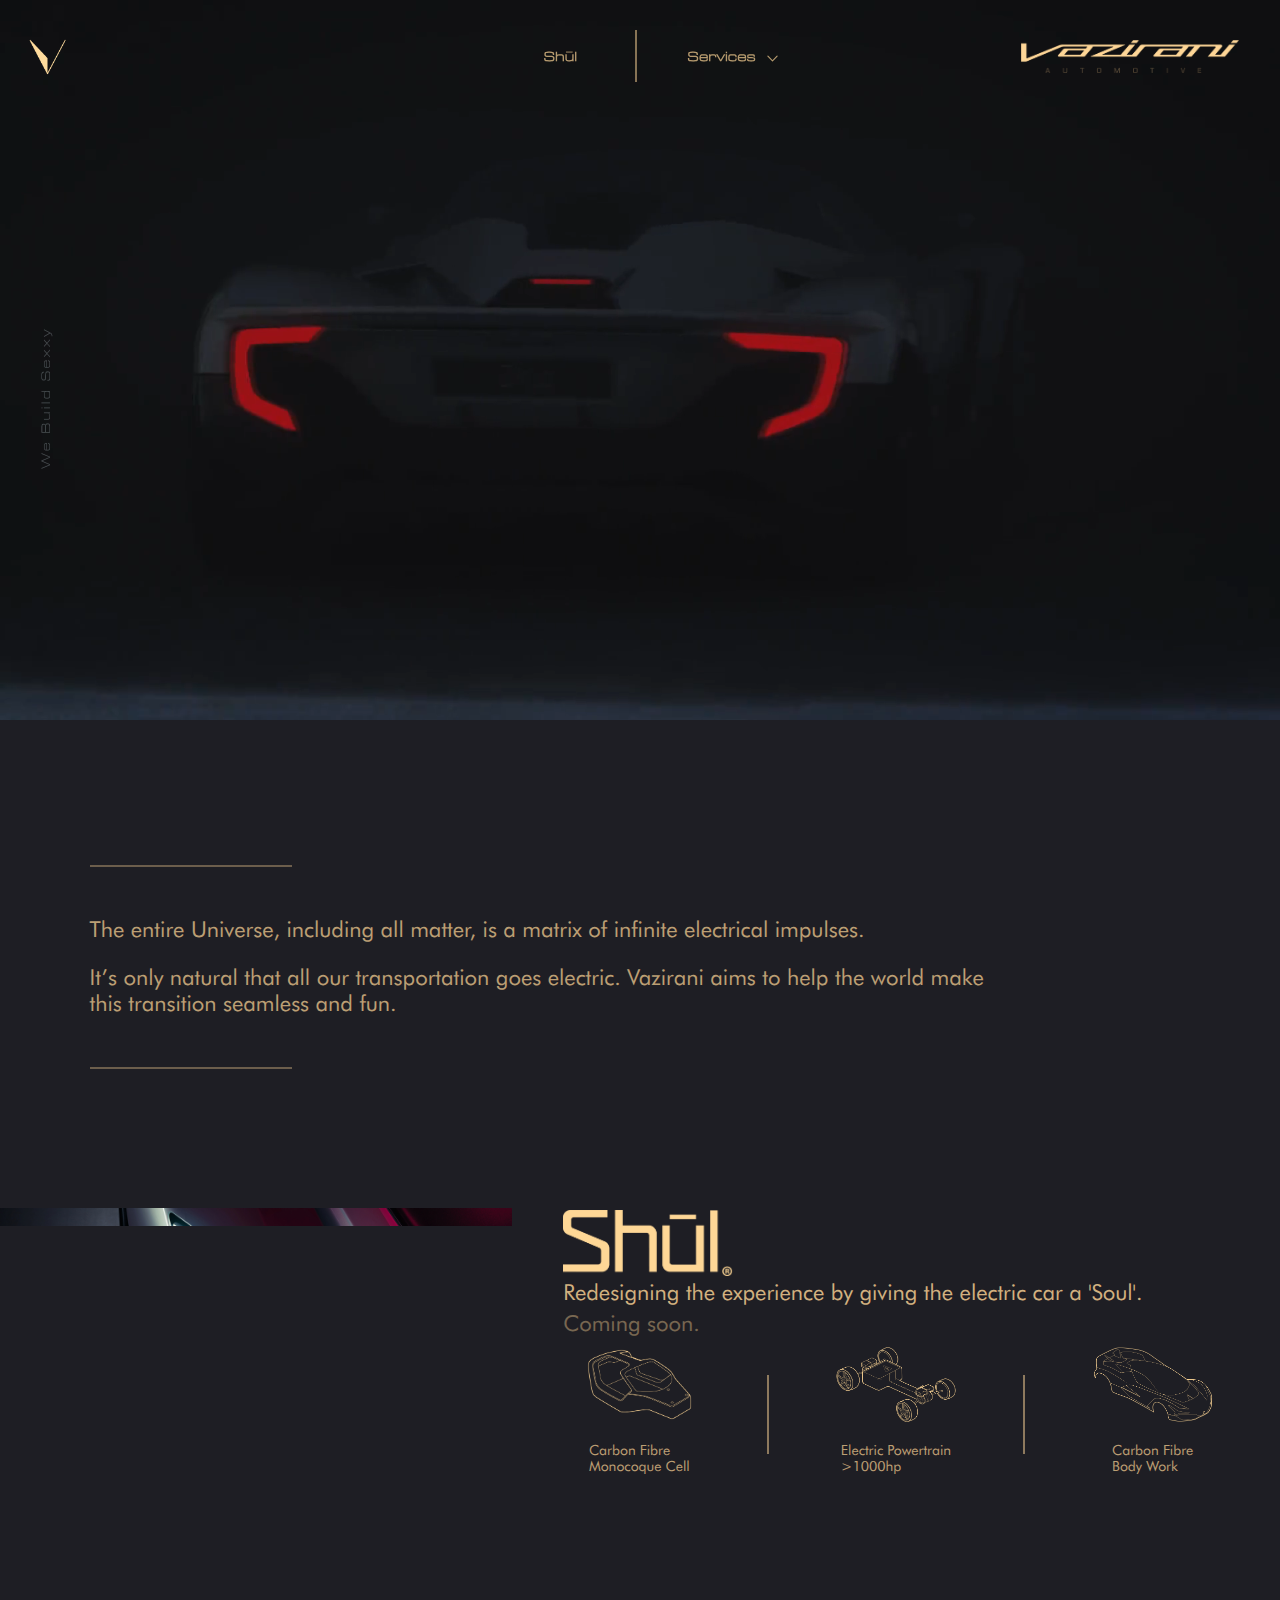
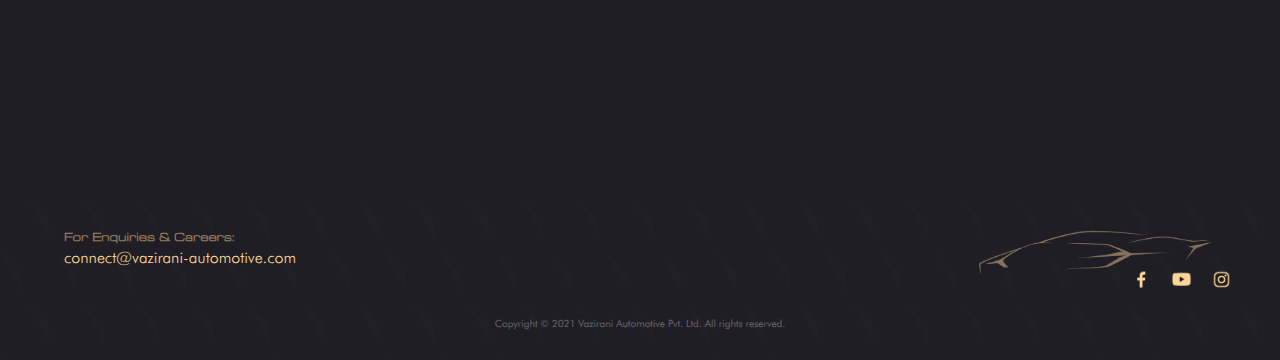
==== pages/index.html @ aa0d4568 "Merge branch 'main' into chris-gallery" ====
<!DOCTYPE html>
<html lang="en">
<head>
    <meta charset="UTF-8">
    <meta name="viewport" content="width=device-width, initial-scale=1.0">
    <title>Vazirani Automotive</title>
    <script src="https://ajax.googleapis.com/ajax/libs/jquery/3.5.1/jquery.min.js"></script>
    <link rel="stylesheet" type="text/css" href="../styles/shul.css" />
    <meta name="viewport" content="width=device-width" />
    <meta name="theme-color" content="#1E1E24" />
    <link rel="icon" href="../images/vazirani-v.png" type="image/png" sizes="16x16" /
          
    <!-- Gallery plugin -->
    <link type="text/css" href="../css/jquery.bbslider.css" rel="stylesheet" />
    <script type="text/javascript" src="../js/jquery-1.9.1.min.js"></script>
    <script type="text/javascript" src="../js/jquery.easing.1.3.js"></script>
    <script type="text/javascript" src="../js/jquery.bbslider.min.js"></script>
</head>
<body>
    <img class="drawer-icon" height="17px" src="../images/ham_menu_icon.svg">
    <img class="drawer-icon-close" height="17px" src="../images/ham_menu_close.svg">
    <div class="drawer">
       
        <div class="nav-mobile">
            <a href="../pages/index.html">Shul</a>
            <!-- <a href="../pages/index.html">Sh<span>u</span>l</a>    -->
            <span class="shul-u">_</span> 
        </div>

        <!-- <div class="divider"></div> -->

        <div class="nav-mobile">          
            <a id="services-mobile">Services </a>
            <img class="drop-down-arrow" src="../images/drop-down-icon.svg">
        </div>

        <div class="drop-down">
            <div class="divider"></div>
            <a href="../pages/design.html">Design</a>
            <!-- <div class="divider"></div> -->
            <a href="../pages/engineering.html">Engineering</a>
        </div>
        
    </div>
    <div class="wrapper">
        <div class="header">
            <div class="shul-v-logo">
                <a href=""><img src="../images/vazirani-v.png"></a>
            </div>
            <div class="nav" style="justify-self: right;">
                <a href="">Shul</a>     
                <span class="shul-u">_</span>    
            </div>
            <div class="divider"></div>
            <div class="nav" style="justify-self: left;">          
                <a id="services">Services
                    <img class="drop-down-arrow" src="../images/drop-down-icon.svg">

                </a>
                <div class="drop-down">
                    <a href="../pages/design.html">Design</a>
                    <div class="divider"></div>
                    <a href="../pages/engineering.html">Engineering</a>
                </div>
            </div>
            
            <div class="shul-vazirani-logo">
                <a href=""><img src="../images/vazirani-full-logo-yellow.png"></a>
            </div>
        </div>
        <div class="shul-hero-section">
            <div class="we-build-sexxy">
                <span>We Build Sexxy</span>
            </div>
            <div class="video-container">
                <video class="shul-car-loop" autoplay loop muted playsinline id="shul-car-loop">
                    <source src="../videos/51 - Shul Final Car Loop Sequence 25 fps.mp4" type="video/mp4">
                </video>
            </div>
        </div>

        <div class="home-sec2">
            <div class="divider"></div>
            <p>The entire Universe, including all matter, is a matrix of infinite electrical impulses.</p>
            <p>It’s only natural that all our transportation goes electric. Vazirani aims to help the world make this transition seamless and fun.</p>
            <div class="divider"></div>
        </div>

        <div class="home-sec3">
            <div class="shul-gallery">
                <!-- <img src="../images/HOME PAGE GALLERY_CHUNKY.jpg"> -->
                <div id="auto">
                    <div><img src="../images/HOME PAGE GALLERY_CHUNKY.jpg" alt="" /></div>
                    <div><img src="../images/HOME PAGE GALLERY_CHUNKY2.jpg" alt="" /></div>
                    <div><img src="../images/HOME PAGE GALLERY_CHUNKY3.jpg" alt="" /></div>
                    <div><img src="../images/HOME PAGE GALLERY_CHUNKYF34.jpg" alt="" /></div>
                </div>
            </div>


            <div class="shul-features">
                <div class="shul-logo">
                    <img src="../images/shul-logo-yellow.png">
                </div>

                <div class="shul-features-desc">
                    <span>Redesigning the experience by giving the electric car a 'Soul'.</span><br>
                    <span style="opacity: 0.5;">Coming soon.</span>
                </div>
                <div class="shul-features-pictures">
                    <div>
                        <img src="../images/CARBON TUB_GOLD2.png">
                        <p>Carbon Fibre<br>
                        Monocoque Cell</p>
                    </div>
                    <div class="divider"></div>
                    <div>
                        <img src="../images/EV POWERTRAIN NEW_GOLD2.png">
                        <p>Electric Powertrain<br>
                        >1000hp</p>
                    </div>
                    <div class="divider"></div>
                    <div>
                        <img src="../images/BODY_ILLUSTRATION_GOLD2.png">
                        <p>Carbon Fibre<br>
                            Body Work</p>
                    </div>
                    
                </div>
            </div>
        </div>

        <div class="home-sec4">
            <div class="video-container">
                <video class="shul-car-loop" autoplay loop muted playsinline id="shul-car-loop">
                    <source src="../videos/49 - GoodwoodFOS_VaziraniA.mp4" type="video/mp4">
                </video>
            </div>
        </div>

        <div class="footer">
            <div class="contact">
                <div class="email">
                    <div class="title">For Enquiries & Careers:</div>
                    <div class="email-id">connect@vazirani-automotive.com</div>
                </div>
                <div class="shul-footer-graphic">
                    <img src="../images/shul side.png">
                    <div class="social-media">
                        <div>
                            <a href="https://www.facebook.com/VaziraniAutomotive" target="_blank"><img src="../images/fb-gold.png"></a>
                        </div>
                        <div>
                            <a href="https://www.youtube.com/channel/UCgDiLWpI2XtVCKg6rFBaOJw" target="_blank"><img src="../images/yt-gold.png"></a>
                        </div>
                        <div>
                            <a href="https://www.instagram.com/vazirani_automotive/" target="_blank"><img src="../images/ig-gold.png"></a>
                        </div>
                    </div>
                </div>
                
            </div>
            <div class="legal">
                <p>Copyright © 2021 Vazirani Automotive Pvt. Ltd. All rights reserved.</p>
            </div>
            
        </div>
    </div>   
    <script>
        $("#services").click(function(){
            $(".drop-down").toggleClass("active");
        });

        $("#services-mobile").click(function(){
            $(".drop-down").toggleClass("active");
        });
        $(".drawer-icon").click(function(){
            $(".drawer").toggleClass("active");
            $(".drawer-icon").toggleClass("close");
            $(".drawer-icon-close").toggleClass("close");
            // var src = $(this).attr('src');
            // var newsrc = (src=='../images/ham_menu_close.svg') ? '../images/ham_menu_icon.svg' : '../images/ham_menu_close.svg';
            // $(this).attr('src', newsrc );
        });
    </script>

    <!-- Gallery plugin -->
    <script>
        $('#auto').bbslider({
            auto: true,
            timer: 3000,
            duration: 800, 
            loop: true,
            controls: true,
            controlsText:[                         
                '<a class="prevcontrol" href="#">‹</a>',
                '<a class="nextcontrol" href="#">›</a>'
            ],
            touch: true,
            dragControls: true,
            transition: 'slide',
            easing: 'easeInOutCirc'
        });
    </script>
</body>

</html>
---- styles/shul.css ----
@font-face {
  font-family: Arian;
  src: url("../fonts/Arian/Arian Light.ttf");
}

@font-face {
  font-family: Futura;
  src: url("../fonts/Futura/futura light bt.ttf");
  font-weight: 300;
}

@font-face {
  font-family: Futura;
  src: url("../fonts/Futura/Futura Book font.ttf");
  font-weight: 500;
}

@font-face {
  font-family: Futura;
  src: url("../fonts/Futura/futura medium bt.ttf");
  font-weight: 600;
}

.shul-hero-section .video-container {
  width: 100%;
}

@media screen and (max-width: 1024px) {
  .shul-hero-section .video-container {
    height: 50vh;
  }
}

.shul-hero-section .video-container .shul-car-loop {
  width: 100%;
}

@media screen and (max-width: 1024px) {
  .shul-hero-section .video-container .shul-car-loop {
    height: 100%;
    width: 100%;
    -o-object-fit: cover;
       object-fit: cover;
  }
}

.we-build-sexxy {
  position: absolute;
  color: #D8EAF2;
  font-family: "Arian";
  font-size: 15px;
  top: 43vh;
  left: -25px;
  -webkit-transform: rotateZ(-90deg);
          transform: rotateZ(-90deg);
  letter-spacing: 0.15em;
  opacity: 0.3;
}

@media screen and (max-width: 1024px) {
  .we-build-sexxy {
    display: none;
  }
}

.home-sec2 {
  color: #FED697;
  font-family: "Futura";
  font-size: 22px;
  max-width: 1440px;
  margin-left: auto;
  margin-right: auto;
  padding: 7vw;
  opacity: 0.7;
}

@media screen and (max-width: 540px) {
  .home-sec2 {
    font-size: 12px;
  }
}

.home-sec2 p {
  max-width: 900px;
}

.home-sec2 .divider {
  width: 200px;
  border: 0.5px solid #FED697;
  opacity: 0.5;
  margin: 50px 0px 50px 0px;
}

.home-sec3 {
  display: -ms-grid;
  display: grid;
  -ms-grid-columns: 2fr 3fr;
      grid-template-columns: 2fr 3fr;
  height: -webkit-fit-content;
  height: -moz-fit-content;
  height: fit-content;
}

@media screen and (max-width: 1024px) {
  .home-sec3 {
    -ms-grid-columns: 1fr;
        grid-template-columns: 1fr;
  }
}

.home-sec3 .prevcontrol {
  position: absolute;
  z-index: 5;
  top: 25%;
  color: white;
  font-family: "Arian";
  font-size: 72px;
  opacity: 0.2;
  -webkit-transition: 300ms;
  transition: 300ms;
  padding: 20px;
}

@media screen and (max-width: 1024px) {
  .home-sec3 .prevcontrol {
    top: 30%;
    font-size: 125px;
  }
}

@media screen and (max-width: 768px) {
  .home-sec3 .prevcontrol {
    top: 25%;
    font-size: 125px;
  }
}

@media screen and (max-width: 480px) {
  .home-sec3 .prevcontrol {
    top: 17%;
    font-size: 72px;
  }
}

.home-sec3 .prevcontrol:hover {
  opacity: 1;
}

.home-sec3 .nextcontrol {
  position: absolute;
  z-index: 5;
  right: 0;
  top: 25%;
  color: white;
  font-family: "Arian";
  font-size: 72px;
  opacity: 0.2;
  -webkit-transition: 300ms;
  transition: 300ms;
  padding: 20px;
}

@media screen and (max-width: 1024px) {
  .home-sec3 .nextcontrol {
    top: 30%;
    font-size: 125px;
  }
}

@media screen and (max-width: 768px) {
  .home-sec3 .nextcontrol {
    top: 25%;
    font-size: 125px;
  }
}

@media screen and (max-width: 480px) {
  .home-sec3 .nextcontrol {
    top: 17%;
    font-size: 72px;
  }
}

.home-sec3 .nextcontrol:hover {
  opacity: 1;
}

.home-sec3 .shul-gallery img {
  width: 100%;
  height: 100%;
  -o-object-fit: cover;
     object-fit: cover;
}

.home-sec3 .shul-features {
  color: #FED697;
  font-family: "Futura";
  font-size: 22px;
  display: -ms-grid;
  display: grid;
}

@media screen and (max-width: 1024px) {
  .home-sec3 .shul-features {
    text-align: center;
    margin-top: 12vw;
    row-gap: 50px;
  }
}

@media screen and (max-width: 540px) {
  .home-sec3 .shul-features {
    margin-top: 5vw;
    font-size: 12px;
    row-gap: 30px;
  }
}

.home-sec3 .shul-features img {
  width: 100%;
  height: 100%;
  -o-object-fit: contain;
     object-fit: contain;
}

.home-sec3 .shul-features .divider {
  display: -ms-grid;
  display: grid;
  width: 0px;
  height: 6vw;
  border: 0.5px solid #FED697;
  opacity: 0.5;
  -ms-grid-row-align: center;
      align-self: center;
}

.home-sec3 .shul-features .shul-logo {
  display: -ms-grid;
  display: grid;
  width: 170px;
  height: 70px;
  -ms-grid-column-align: left;
      justify-self: left;
  margin-left: 4vw;
}

@media screen and (max-width: 1024px) {
  .home-sec3 .shul-features .shul-logo {
    -ms-grid-column-align: center;
        justify-self: center;
  }
}

@media screen and (max-width: 540px) {
  .home-sec3 .shul-features .shul-logo {
    width: 100px;
  }
}

.home-sec3 .shul-features .shul-features-desc {
  margin-left: 4vw;
  padding: 0px 20px 0px 0px;
  line-height: 1.4em;
  opacity: 0.8;
}

.home-sec3 .shul-features .shul-features-pictures {
  display: -ms-grid;
  display: grid;
  -ms-grid-columns: 1fr auto 1fr auto 1fr;
      grid-template-columns: 1fr auto 1fr auto 1fr;
  font-size: 14px;
  height: -webkit-fit-content;
  height: -moz-fit-content;
  height: fit-content;
}

@media screen and (max-width: 580px) {
  .home-sec3 .shul-features .shul-features-pictures {
    row-gap: 50px;
    font-size: 8px;
  }
}

.home-sec3 .shul-features .shul-features-pictures > div:nth-child(odd) {
  display: -ms-grid;
  display: grid;
  height: -webkit-fit-content;
  height: -moz-fit-content;
  height: fit-content;
}

.home-sec3 .shul-features .shul-features-pictures > div:nth-child(odd) > p {
  -ms-grid-column-align: center;
      justify-self: center;
  opacity: 0.7;
}

.home-sec3 .shul-features .shul-features-pictures > div:nth-child(odd) > img {
  height: 7vw;
}

@media screen and (max-width: 1024px) {
  .home-sec3 .shul-features .shul-features-pictures > div:nth-child(odd) > img {
    height: 10vw;
  }
}

@media screen and (max-width: 580px) {
  .home-sec3 .shul-features .shul-features-pictures > div:nth-child(odd) > img {
    height: 15vw;
  }
}

.home-sec4 {
  margin: 12vw 0px 0px 0px;
}

.home-sec4 .video-container {
  width: 100%;
}

@media screen and (max-width: 1024px) {
  .home-sec4 .video-container {
    height: 50vh;
  }
}

.home-sec4 .video-container .shul-car-loop {
  width: 100%;
}

@media screen and (max-width: 1024px) {
  .home-sec4 .video-container .shul-car-loop {
    height: 100%;
    width: 100%;
    -o-object-fit: cover;
       object-fit: cover;
  }
}

.design-sec1 {
  display: -ms-grid;
  display: grid;
  background-image: url("../images/TALLER SKETCH.jpg");
  background-color: #151517;
  height: 120vh;
  background-position: bottom;
  background-size: cover;
  background-repeat: no-repeat;
}

@media screen and (max-width: 1024px) {
  .design-sec1 {
    height: 75vh;
  }
}

@media screen and (max-width: 640px) {
  .design-sec1 {
    background-size: contain;
  }
}

.design-sec1 .design-feature-icons {
  display: -ms-grid;
  display: grid;
  -ms-grid-columns: auto auto auto auto auto;
      grid-template-columns: auto auto auto auto auto;
  height: -webkit-fit-content;
  height: -moz-fit-content;
  height: fit-content;
  margin-top: 20vh;
  width: 60vw;
  -ms-grid-column-align: center;
      justify-self: center;
}

@media screen and (max-width: 1440px) {
  .design-sec1 .design-feature-icons {
    width: 65vw;
  }
}

@media screen and (max-width: 1024px) {
  .design-sec1 .design-feature-icons {
    width: 80vw;
  }
}

@media screen and (max-height: 700px) {
  .design-sec1 .design-feature-icons {
    margin-top: 130px;
  }
}

@media screen and (max-width: 640px) {
  .design-sec1 .design-feature-icons {
    width: 95vw;
    row-gap: 30px;
  }
}

.design-sec1 .design-feature-icons > div {
  display: -ms-grid;
  display: grid;
  -ms-grid-column-align: center;
      justify-self: center;
  justify-items: center;
  height: 100px;
}

.design-sec1 .design-feature-icons > div img {
  -o-object-fit: contain;
     object-fit: contain;
  height: 60px;
}

@media screen and (max-width: 640px) {
  .design-sec1 .design-feature-icons > div img {
    height: 50px;
  }
}

.design-sec1 .design-feature-icons > div p {
  font-family: 'Arian';
  font-weight: bold;
  font-size: 13px;
  color: #FED697;
  text-align: center;
  -ms-grid-column-align: center;
      justify-self: center;
  -webkit-margin-before: -1em;
          margin-block-start: -1em;
  opacity: 0.7;
}

@media screen and (max-width: 640px) {
  .design-sec1 .design-feature-icons > div p {
    font-size: 11px;
    -webkit-margin-before: -2em;
            margin-block-start: -2em;
  }
}

.design-sec2 {
  display: -ms-grid;
  display: grid;
  -ms-grid-columns: 1fr 1fr;
      grid-template-columns: 1fr 1fr;
  height: -webkit-fit-content;
  height: -moz-fit-content;
  height: fit-content;
  margin-top: 7vw;
}

@media screen and (max-width: 1024px) {
  .design-sec2 {
    margin-top: unset;
    -ms-grid-columns: 1fr;
        grid-template-columns: 1fr;
  }
}

.design-sec2 .prevcontrol {
  position: absolute;
  z-index: 5;
  top: 30%;
  color: white;
  font-family: "Arian";
  font-size: 72px;
  opacity: 0.3;
  -webkit-transition: 300ms;
  transition: 300ms;
  padding: 20px;
}

@media screen and (max-width: 1024px) {
  .design-sec2 .prevcontrol {
    top: 30%;
    font-size: 125px;
  }
}

@media screen and (max-width: 768px) {
  .design-sec2 .prevcontrol {
    top: 25%;
    font-size: 125px;
  }
}

@media screen and (max-width: 480px) {
  .design-sec2 .prevcontrol {
    top: 17%;
    font-size: 72px;
  }
}

.design-sec2 .prevcontrol:hover {
  opacity: 1;
}

.design-sec2 .nextcontrol {
  position: absolute;
  z-index: 5;
  right: 0;
  top: 30%;
  color: white;
  font-family: "Arian";
  font-size: 72px;
  opacity: 0.3;
  -webkit-transition: 300ms;
  transition: 300ms;
  padding: 20px;
}

@media screen and (max-width: 1024px) {
  .design-sec2 .nextcontrol {
    top: 30%;
    font-size: 125px;
  }
}

@media screen and (max-width: 768px) {
  .design-sec2 .nextcontrol {
    top: 25%;
    font-size: 125px;
  }
}

@media screen and (max-width: 480px) {
  .design-sec2 .nextcontrol {
    top: 17%;
    font-size: 72px;
  }
}

.design-sec2 .nextcontrol:hover {
  opacity: 1;
}

@media screen and (max-width: 1024px) {
  .design-sec2 .shul-gallery {
    -ms-grid-row: 2;
    grid-row: 2;
  }
}

.design-sec2 .shul-gallery img {
  width: 100%;
  height: 100%;
  -o-object-fit: cover;
     object-fit: cover;
}

.design-sec2 .shul-design-development {
  color: #D8EAF2;
  padding: 0vw 5vw;
  font-family: "Futura";
}

@media screen and (max-width: 1024px) {
  .design-sec2 .shul-design-development {
    padding: 6vw;
    -ms-grid-row: 1;
    grid-row: 1;
  }
}

.design-sec2 .shul-design-development h2 {
  font-size: 32px;
  font-weight: 600;
}

.design-sec2 .shul-design-development p {
  font-size: 14px;
  opacity: 0.5;
}

.design-sec2 .shul-design-development ul {
  font-size: 16px;
  -webkit-padding-start: 12px;
          padding-inline-start: 12px;
}

.design-sec2 .shul-design-development ul li {
  padding: 5px;
}

@media screen and (max-width: 640px) {
  .design-sec2 .shul-design-development h2 {
    font-size: 24px;
    margin-bottom: 26px;
  }
  .design-sec2 .shul-design-development p {
    font-size: 14px;
    margin-bottom: 20px;
  }
  .design-sec2 .shul-design-development ul {
    font-size: 14px;
  }
}

@media screen and (max-width: 580px) {
  .design-sec2 .shul-design-development h2 {
    font-size: 18px;
    margin-bottom: 20px;
  }
  .design-sec2 .shul-design-development p {
    font-size: 10px;
    margin-bottom: 15px;
  }
  .design-sec2 .shul-design-development ul {
    font-size: 10px;
  }
}

.our-team-experience {
  display: -ms-grid;
  display: grid;
  padding: 5vw 5vw 10vw 5vw;
}

.our-team-experience h2 {
  font-family: "Futura";
  font-weight: 400;
  font-size: 26px;
  color: #D8EAF2;
  opacity: 0.7;
}

@media screen and (max-width: 640px) {
  .our-team-experience h2 {
    font-size: 24px;
  }
}

@media screen and (max-width: 580px) {
  .our-team-experience h2 {
    font-size: 18px;
  }
}

.our-team-experience .company-logos {
  display: -ms-grid;
  display: grid;
  -ms-grid-columns: auto auto auto auto auto;
      grid-template-columns: auto auto auto auto auto;
  justify-items: center;
}

.our-team-experience .company-logos div {
  width: 5vw;
  margin: 5vw 0vw;
}

@media screen and (max-width: 1024px) {
  .our-team-experience .company-logos div {
    width: 7vw;
  }
}

.our-team-experience .company-logos div img {
  -o-object-fit: contain;
     object-fit: contain;
  height: 100%;
  width: 100%;
}

.our-customers {
  display: -ms-grid;
  display: grid;
  padding: 0vw 5vw;
  height: -webkit-fit-content;
  height: -moz-fit-content;
  height: fit-content;
}

.our-customers h2 {
  font-family: "Futura";
  font-weight: 400;
  font-size: 26px;
  opacity: 0.7;
  color: #D8EAF2;
}

@media screen and (max-width: 640px) {
  .our-customers h2 {
    font-size: 24px;
  }
}

@media screen and (max-width: 580px) {
  .our-customers h2 {
    font-size: 18px;
  }
}

.our-customers img {
  -o-object-fit: contain;
     object-fit: contain;
  width: 100%;
}

.eng-sec1 {
  display: -ms-grid;
  display: grid;
}

.eng-sec1 .eng-feature-icons {
  display: -ms-grid;
  display: grid;
  -ms-grid-columns: auto auto auto auto auto;
      grid-template-columns: auto auto auto auto auto;
  height: -webkit-fit-content;
  height: -moz-fit-content;
  height: fit-content;
  margin-top: 20vh;
  width: 60vw;
  -ms-grid-column-align: center;
      justify-self: center;
}

@media screen and (max-width: 1440px) {
  .eng-sec1 .eng-feature-icons {
    width: 65vw;
  }
}

@media screen and (max-width: 1024px) {
  .eng-sec1 .eng-feature-icons {
    width: 80vw;
  }
}

@media screen and (max-height: 700px) {
  .eng-sec1 .eng-feature-icons {
    margin-top: 130px;
  }
}

@media screen and (max-width: 640px) {
  .eng-sec1 .eng-feature-icons {
    width: 95vw;
    row-gap: 30px;
  }
}

.eng-sec1 .eng-feature-icons > div {
  display: -ms-grid;
  display: grid;
  -ms-grid-column-align: center;
      justify-self: center;
  justify-items: center;
  height: 100px;
}

.eng-sec1 .eng-feature-icons > div img {
  -o-object-fit: contain;
     object-fit: contain;
  height: 60px;
}

@media screen and (max-width: 640px) {
  .eng-sec1 .eng-feature-icons > div img {
    height: 50px;
  }
}

.eng-sec1 .eng-feature-icons > div p {
  font-family: 'Arian';
  font-weight: bold;
  font-size: 13px;
  color: #FED697;
  text-align: center;
  -ms-grid-column-align: center;
      justify-self: center;
  -webkit-margin-before: -1em;
          margin-block-start: -1em;
  opacity: 0.7;
}

@media screen and (max-width: 640px) {
  .eng-sec1 .eng-feature-icons > div p {
    font-size: 11px;
    -webkit-margin-before: -2em;
            margin-block-start: -2em;
  }
}

.battery .battery-desc {
  display: -ms-grid;
  display: grid;
  -ms-grid-columns: auto 20vw;
      grid-template-columns: auto 20vw;
  font-family: "Futura";
  color: #DCD4C8;
  padding: 7vw 5vw 5vw 5vw;
}

@media screen and (max-width: 1024px) {
  .battery .battery-desc {
    -ms-grid-columns: auto 35vw;
        grid-template-columns: auto 35vw;
  }
}

@media screen and (max-width: 720px) {
  .battery .battery-desc {
    padding: 5vw 5vw 5vw 5vw;
    row-gap: 5vw;
  }
}

@media screen and (max-width: 480px) {
  .battery .battery-desc {
    -ms-grid-columns: auto auto;
        grid-template-columns: auto auto;
  }
}

.battery .battery-desc h2 {
  font-size: 34px;
  font-weight: 600;
}

@media screen and (max-width: 640px) {
  .battery .battery-desc h2 {
    font-size: 32px;
  }
}

@media screen and (max-width: 580px) {
  .battery .battery-desc h2 {
    font-size: 24px;
  }
}

.battery .battery-desc p {
  max-width: 800px;
  font-size: 14px;
}

@media screen and (max-width: 640px) {
  .battery .battery-desc p {
    font-size: 16px;
    max-width: 43vw;
  }
}

@media screen and (max-width: 580px) {
  .battery .battery-desc p {
    font-size: 10px;
  }
}

.battery .battery-desc div img {
  -o-object-fit: contain;
     object-fit: contain;
  height: 100%;
  width: 100%;
}

.battery .battery-details {
  display: -ms-grid;
  display: grid;
  -ms-grid-columns: 1fr 2fr;
      grid-template-columns: 1fr 2fr;
  font-family: "Futura";
  color: #DCD4C8;
  padding: 1vw 5vw 5vw 5vw;
}

@media screen and (max-width: 1024px) {
  .battery .battery-details {
    -ms-grid-columns: 1fr;
        grid-template-columns: 1fr;
    row-gap: 50px;
  }
}

.battery .battery-details > div > div {
  margin-bottom: 3vw;
}

@media screen and (max-width: 1024px) {
  .battery .battery-details > div > div {
    margin-bottom: 40px;
  }
}

@media screen and (max-width: 480px) {
  .battery .battery-details > div > div {
    margin-bottom: 35px;
  }
}

.battery .battery-details h3 {
  font-size: 20px;
  font-weight: 400;
  -webkit-margin-after: 0.2em;
          margin-block-end: 0.2em;
}

@media screen and (max-width: 640px) {
  .battery .battery-details h3 {
    font-size: 22px;
  }
}

@media screen and (max-width: 580px) {
  .battery .battery-details h3 {
    font-size: 14px;
  }
}

.battery .battery-details p {
  color: #DCD4C8;
  max-width: 600px;
  font-size: 14px;
  opacity: 0.6;
}

@media screen and (max-width: 580px) {
  .battery .battery-details p {
    font-size: 10px;
  }
}

.battery .battery-details .battery-details-pic {
  grid-column: 0 / span 3;
  background-size: cover;
  background-position: center;
  background-repeat: no-repeat;
  background-image: url("../images/Fotor2 TALLER (1)_editedtransparent.png");
}

@media screen and (max-width: 1164px) {
  .battery .battery-details .battery-details-pic {
    background-size: contain;
  }
}

@media screen and (max-width: 1024px) {
  .battery .battery-details .battery-details-pic {
    -ms-grid-row: 1;
    grid-row: 1;
    height: 60vw;
    width: 100%;
    background-size: cover;
  }
}

.battery .battery-details .battery-details-pic img {
  -o-object-fit: contain;
     object-fit: contain;
  height: 100%;
  width: 100%;
}

body {
  margin: 0;
  text-rendering: geometricPrecision;
  -webkit-font-smoothing: antialiased;
  background-color: #1E1E24;
}

video::-webkit-media-controls-start-playback-button {
  display: none !important;
}

* {
  -webkit-tap-highlight-color: rgba(0, 0, 0, 0);
}

.shul-u {
  position: absolute;
  left: 31px;
  bottom: 12px;
  color: #FED697;
  font-size: 12px;
}

a {
  text-decoration: none;
  color: inherit;
}

.drawer-icon-close {
  display: none;
  position: absolute;
  z-index: 5;
  top: 37px;
  right: 30px;
  opacity: 0;
  -webkit-transition: 0.6s cubic-bezier(0.83, 0, 0.17, 1);
  transition: 0.6s cubic-bezier(0.83, 0, 0.17, 1);
}

@media screen and (max-width: 1024px) {
  .drawer-icon-close {
    display: block;
  }
}

@media screen and (max-width: 480px) {
  .drawer-icon-close {
    top: 28px;
    right: 25px;
  }
}

.drawer-icon-close.close {
  opacity: 1;
}

.drawer-icon {
  display: none;
  position: absolute;
  z-index: 6;
  top: 37px;
  right: 30px;
  opacity: 1;
  -webkit-transition: 0.6s cubic-bezier(0.83, 0, 0.17, 1);
  transition: 0.6s cubic-bezier(0.83, 0, 0.17, 1);
}

@media screen and (max-width: 1024px) {
  .drawer-icon {
    display: block;
  }
}

@media screen and (max-width: 480px) {
  .drawer-icon {
    top: 28px;
    right: 25px;
  }
}

.drawer-icon.close {
  opacity: 0;
}

.drawer {
  display: -ms-grid;
  display: grid;
  position: fixed;
  right: 0;
  direction: rtl;
  padding-left: 50px;
  pointer-events: none;
  z-index: 2;
  width: 0vw;
  height: 100vh;
  background-color: rgba(30, 30, 36, 0.3);
  -webkit-backdrop-filter: blur(20px);
          backdrop-filter: blur(20px);
  -ms-flex-line-pack: start;
      align-content: flex-start;
  text-align: left;
  padding-top: 30vh;
  -webkit-transition: 0.6s cubic-bezier(0.83, 0, 0.17, 1);
  transition: 0.6s cubic-bezier(0.83, 0, 0.17, 1);
  opacity: 0;
}

.drawer .divider {
  border-bottom: 0px solid #FED697;
  opacity: 0.5;
  width: 200px;
  -ms-grid-column-align: center;
      justify-self: center;
}

.drawer > .drop-down {
  display: -ms-grid;
  display: grid;
  font-family: "Arian";
  color: #FED697;
  font-size: 18px;
  font-weight: bold;
  -webkit-transition: 0.6s cubic-bezier(0.83, 0, 0.17, 1);
  transition: 0.6s cubic-bezier(0.83, 0, 0.17, 1);
  z-index: 4;
  height: -webkit-fit-content;
  height: -moz-fit-content;
  height: fit-content;
  top: 50px;
  border-radius: 5px;
  left: -64px;
  opacity: 0;
  -webkit-transform: translateY(-20px);
          transform: translateY(-20px);
  pointer-events: none;
}

.drawer > .drop-down a {
  padding: 10px 0px 10px 0px;
}

.drawer > .drop-down a:active {
  opacity: 0.5;
}

.drawer .drop-down.active {
  opacity: 0.7;
  -webkit-transform: translateY(0px);
          transform: translateY(0px);
  pointer-events: unset;
}

.drawer.active {
  display: -ms-grid;
  display: grid;
  pointer-events: unset;
  width: 60vw;
  opacity: 1;
}

.nav-mobile {
  display: -ms-grid;
  display: grid;
  font-family: "Arian";
  color: #FED697;
  font-size: 18px;
  font-weight: bold;
  -webkit-transition: 600ms;
  transition: 600ms;
  width: 60vw;
  height: 50px;
  position: relative;
  opacity: 0.7;
  cursor: pointer;
  -webkit-transition: 0.6s cubic-bezier(0.83, 0, 0.17, 1);
  transition: 0.6s cubic-bezier(0.83, 0, 0.17, 1);
}

.nav-mobile a:active {
  opacity: 0.5;
}

.nav-mobile .drop-down-arrow {
  position: absolute;
  left: 80px;
  top: 4px;
}

@supports (-webkit-touch-callout: none) {
  .nav-mobile .drop-down-arrow {
    /* CSS specific to iOS devices */
    left: 85px;
  }
}

.nav-mobile .shul-u {
  position: absolute;
  bottom: 24px;
  color: #FED697;
  font-size: 13px;
  bottom: 36px;
  left: 26px;
}

@supports (-webkit-touch-callout: none) {
  .nav-mobile .shul-u {
    /* CSS specific to iOS devices */
    left: 28px;
  }
}

.header {
  position: absolute;
  top: 0;
  z-index: 1;
  display: -ms-grid;
  display: grid;
  -ms-grid-columns: 1fr 1fr auto 1fr 1fr;
      grid-template-columns: 1fr 1fr auto 1fr 1fr;
  width: 100%;
  -webkit-box-align: center;
      -ms-flex-align: center;
          align-items: center;
}

@media screen and (max-width: 1024px) {
  .header {
    -ms-grid-columns: auto auto auto 1fr 1fr;
        grid-template-columns: auto auto auto 1fr 1fr;
  }
}

@media screen and (max-width: 480px) {
  .header {
    -webkit-box-align: start;
        -ms-flex-align: start;
            align-items: flex-start;
  }
}

.header .shul-v-logo {
  -ms-grid-column-align: left;
      justify-self: left;
  width: 45px;
  height: 45px;
  padding: 25px;
}

@media screen and (max-width: 480px) {
  .header .shul-v-logo {
    width: 25px;
    padding: 16px;
    height: 37px;
  }
}

.header .shul-vazirani-logo {
  -ms-grid-column-align: right;
      justify-self: right;
  width: 250px;
  height: 33px;
  padding: 25px;
}

@media screen and (max-width: 640px) {
  .header .shul-vazirani-logo {
    width: 200px;
    padding: 35px;
  }
}

@media screen and (max-width: 480px) {
  .header .shul-vazirani-logo {
    width: 120px;
    padding: 20px;
  }
}

.header img {
  width: 100%;
  height: 100%;
  -o-object-fit: contain;
     object-fit: contain;
}

.header .nav {
  display: -ms-grid;
  display: grid;
  font-family: "Arian";
  color: #FED697;
  font-size: 16px;
  font-weight: bold;
  text-align: center;
  -ms-grid-row-align: center;
      align-self: center;
  -webkit-transition: 600ms;
  transition: 600ms;
  width: 50px;
  opacity: 0.7;
  position: relative;
  cursor: pointer;
}

.header .nav a:hover {
  opacity: 0.7;
}

.header .nav .drop-down-arrow {
  position: absolute;
  left: 60px;
  top: 2px;
}

.header .nav .drop-down {
  display: -ms-grid;
  display: grid;
  position: absolute;
  z-index: 4;
  pointer-events: none;
  height: -webkit-fit-content;
  height: -moz-fit-content;
  height: fit-content;
  width: 200px;
  background-color: rgba(30, 30, 36, 0.5);
  -webkit-backdrop-filter: blur(50px);
          backdrop-filter: blur(50px);
  top: 40px;
  border-radius: 5px;
  opacity: 0;
  left: -64px;
  -webkit-transform: translateY(-20px);
          transform: translateY(-20px);
  -webkit-transition: 0.6s cubic-bezier(0.83, 0, 0.17, 1);
  transition: 0.6s cubic-bezier(0.83, 0, 0.17, 1);
}

.header .nav .drop-down a {
  padding: 10px 0px 10px 0px;
}

.header .nav .drop-down .divider {
  border-bottom: 0.5px solid #FED697;
  opacity: 0.5;
  height: 0px;
  margin: unset;
}

.header .nav .drop-down.active {
  pointer-events: unset;
  -webkit-transform: translateY(0px);
          transform: translateY(0px);
  opacity: 1;
}

@media screen and (max-width: 1024px) {
  .header .nav {
    display: none;
  }
}

.header .divider {
  border: 0.5px solid #FED697;
  opacity: 0.5;
  margin: 30px 50px 30px 50px;
  height: 50px;
}

@media screen and (max-width: 1024px) {
  .header .divider {
    margin: 30px 0px 30px 0px;
  }
}

@media screen and (max-width: 480px) {
  .header .divider {
    height: 30px;
    margin: 20px 0px 20px 0px;
  }
}

.footer {
  display: -ms-grid;
  display: grid;
  background-image: url("../images/FOOTER WEBSITE V BANNER1.png");
  background-size: cover;
}

.footer .legal {
  text-align: center;
  color: white;
  font-family: "Futura";
  font-size: 10px;
  opacity: 0.3;
  padding-bottom: 20px;
}

.contact {
  display: -ms-grid;
  display: grid;
  -ms-grid-columns: 1fr 1fr;
      grid-template-columns: 1fr 1fr;
  max-width: 1600px;
  width: 100%;
  font-size: 16px;
  margin-left: auto;
  margin-right: auto;
  font-family: "Arian";
  color: #FED697;
  font-weight: bold;
  padding: 30px 0px 40px 0px;
}

@media screen and (max-width: 720px) {
  .contact {
    -ms-grid-columns: auto;
        grid-template-columns: auto;
    grid-auto-rows: minmax(-webkit-min-content, -webkit-max-content);
    grid-auto-rows: minmax(min-content, max-content);
    text-align: center;
  }
}

.contact .email {
  margin-left: 5vw;
}

@media screen and (max-width: 720px) {
  .contact .email {
    margin-left: 0px;
  }
}

.contact .email .title {
  opacity: 0.5;
  font-size: 14px;
}

.contact .email .email-id {
  font-family: 'Futura';
  font-weight: 300;
}

.contact .shul-footer-graphic {
  display: -ms-grid;
  display: grid;
  width: 240px;
  -ms-grid-column-align: right;
      justify-self: right;
  margin-right: 5vw;
  height: 40px;
}

.contact .shul-footer-graphic img {
  -o-object-fit: contain;
     object-fit: contain;
  width: 100%;
  height: 100%;
}

@media screen and (max-width: 720px) {
  .contact .shul-footer-graphic {
    -ms-grid-column-align: center;
        justify-self: center;
    margin-top: 40px;
    margin-right: 0px;
  }
}

.social-media {
  display: -ms-grid;
  display: grid;
  -ms-grid-columns: auto auto auto;
      grid-template-columns: auto auto auto;
  -webkit-column-gap: 0px;
          column-gap: 0px;
  position: relative;
  width: 120px;
  left: 145px;
  top: -10px;
}

.social-media div {
  height: 25px;
}
/*# sourceMappingURL=shul.css.map */
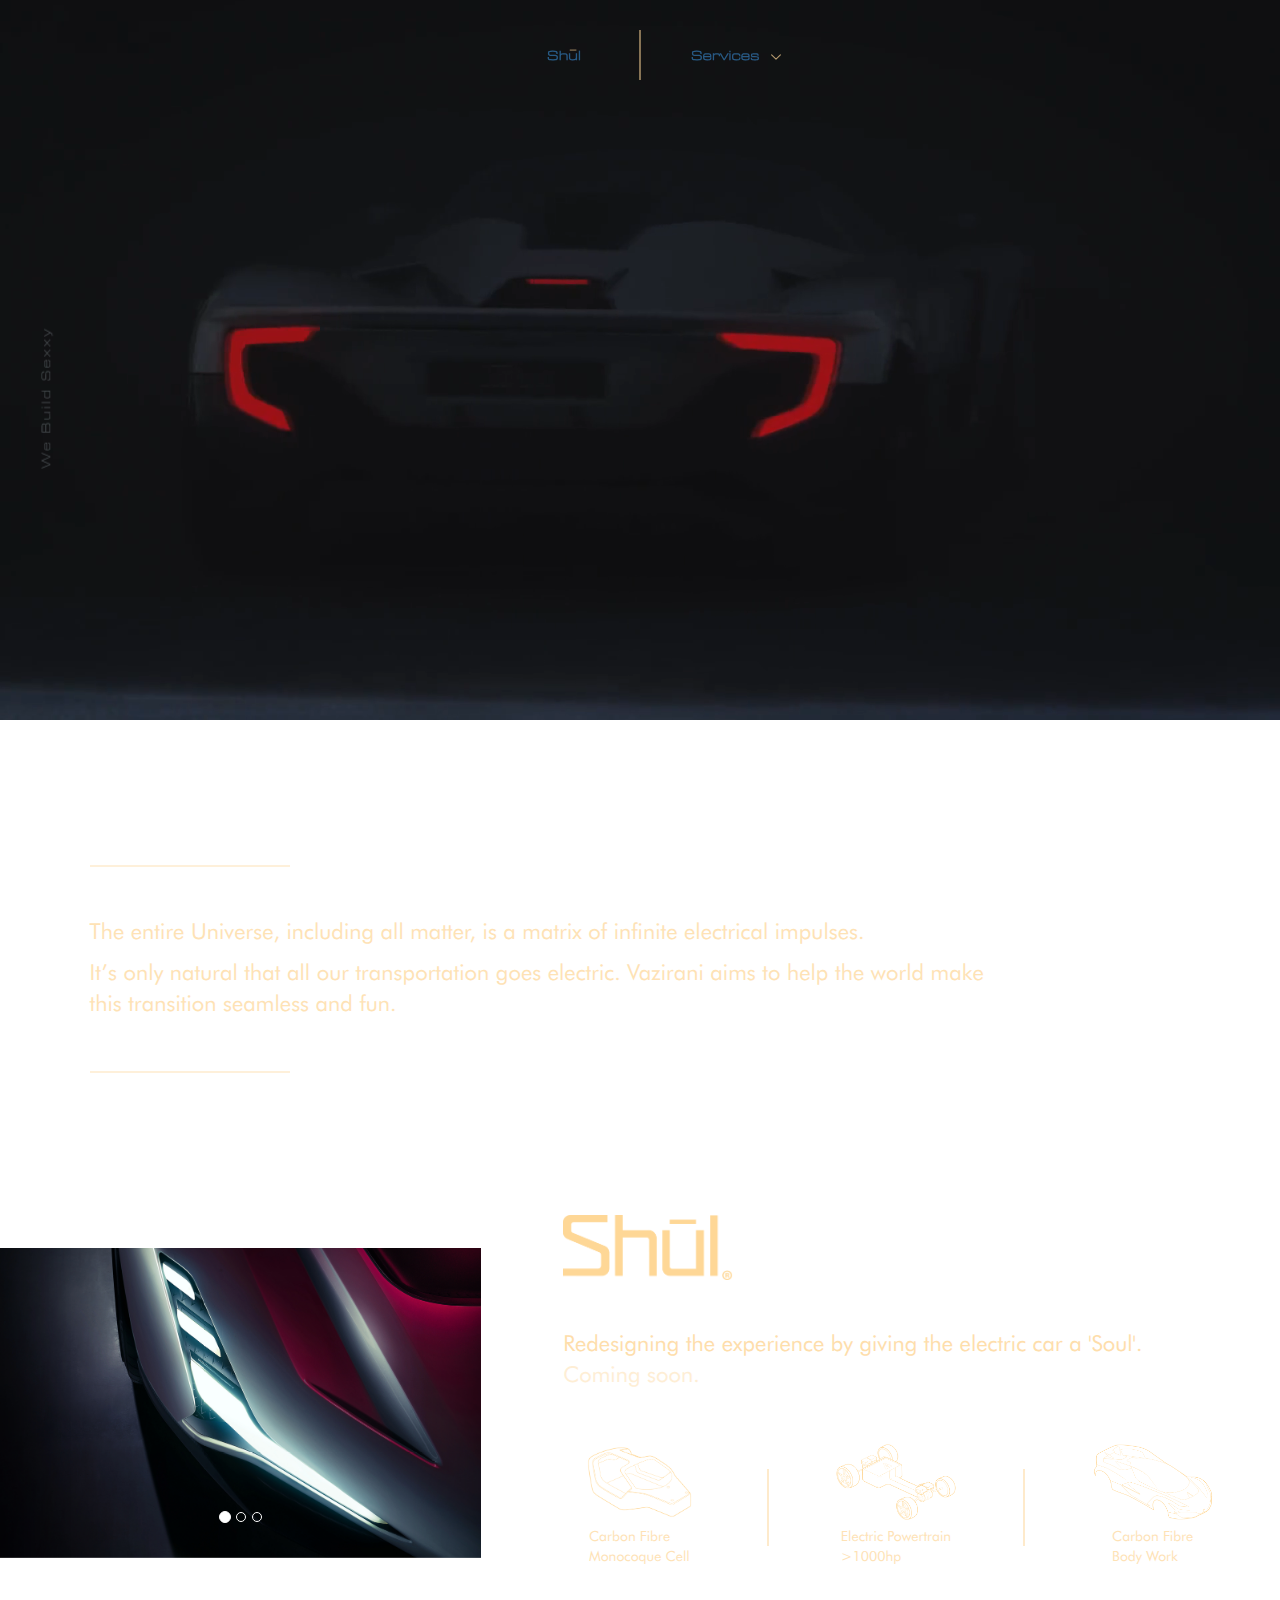
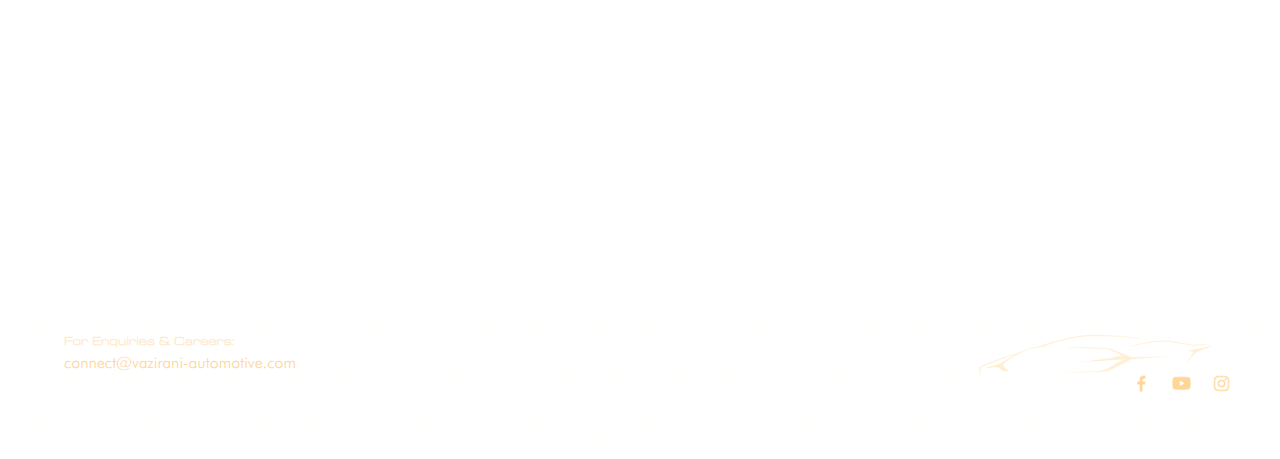
==== commit 31295a78: "libraries optimized" ====
--- a/pages/index.html
+++ b/pages/index.html
@@ -4,17 +4,20 @@
     <meta charset="UTF-8">
     <meta name="viewport" content="width=device-width, initial-scale=1.0">
     <title>Vazirani Automotive</title>
-    <script src="https://ajax.googleapis.com/ajax/libs/jquery/3.5.1/jquery.min.js"></script>
+    <script src="../scripts/jquery.min.js"></script>
     <link rel="stylesheet" type="text/css" href="../styles/shul.css" />
     <meta name="viewport" content="width=device-width" />
     <meta name="theme-color" content="#1E1E24" />
-    <link rel="icon" href="../images/vazirani-v.png" type="image/png" sizes="16x16" /
-          
-    <!-- Gallery plugin -->
-    <link type="text/css" href="../css/jquery.bbslider.css" rel="stylesheet" />
-    <script type="text/javascript" src="../js/jquery-1.9.1.min.js"></script>
-    <script type="text/javascript" src="../js/jquery.easing.1.3.js"></script>
-    <script type="text/javascript" src="../js/jquery.bbslider.min.js"></script>
+    <link rel="icon" href="../images/vazirani-v.png" type="image/png" sizes="16x16" />
+
+<!-- Latest compiled and minified CSS -->
+<link rel="stylesheet" href="../styles/bootstrap.min.css">
+
+<!-- jQuery library -->
+<!-- <script src="https://ajax.googleapis.com/ajax/libs/jquery/3.5.1/jquery.min.js"></script> -->
+
+<!-- Latest compiled JavaScript -->
+<script src="../scripts/bootstrap.min.js"></script>
 </head>
 <body>
     <img class="drawer-icon" height="17px" src="../images/ham_menu_icon.svg">
@@ -89,12 +92,38 @@
         <div class="home-sec3">
             <div class="shul-gallery">
                 <!-- <img src="../images/HOME PAGE GALLERY_CHUNKY.jpg"> -->
-                <div id="auto">
-                    <div><img src="../images/HOME PAGE GALLERY_CHUNKY.jpg" alt="" /></div>
-                    <div><img src="../images/HOME PAGE GALLERY_CHUNKY2.jpg" alt="" /></div>
-                    <div><img src="../images/HOME PAGE GALLERY_CHUNKY3.jpg" alt="" /></div>
-                    <div><img src="../images/HOME PAGE GALLERY_CHUNKYF34.jpg" alt="" /></div>
-                </div>
+
+                  <div class="grid-item" style="padding-top: 7%;padding-bottom: 7%;padding-right: 6%;padding-left: 6r %;">
+                    <div id="myCarousel" class="carousel slide" data-ride="carousel">
+                        <ol class="carousel-indicators">
+                            <li data-target="#myCarousel" data-slide-to="0" class="active"></li>
+                            <li data-target="#myCarousel" data-slide-to="1"></li>
+                            <li data-target="#myCarousel" data-slide-to="2"></li>
+                        </ol>
+                        <div class="carousel-inner">
+                            <div class="item active">
+                            <img src="../images/HOME PAGE GALLERY_CHUNKY.jpg" alt="Los Angeles">
+                            </div>
+
+                            <div class="item">
+                            <img src="../images/HOME PAGE GALLERY_CHUNKY3.jpg" alt="Chicago">
+                            </div>
+
+                            <div class="item">
+                            <img src="../images/HOME PAGE GALLERY_CHUNKY2.jpg" alt="New York">
+                            </div>
+                        </div>
+                        <a class="left carousel-control" href="#myCarousel" data-slide="prev">
+                            <span class="glyphicon glyphicon-chevron-left"></span>
+                            <span class="sr-only">Previous</span>
+                        </a>
+                        <a class="right carousel-control" href="#myCarousel" data-slide="next">
+                            <span class="glyphicon glyphicon-chevron-right"></span>
+                            <span class="sr-only">Next</span>
+                        </a>
+                        </div>            
+                  </div>
+
             </div>
 
 
@@ -183,25 +212,6 @@
             // $(this).attr('src', newsrc );
         });
     </script>
-
-    <!-- Gallery plugin -->
-    <script>
-        $('#auto').bbslider({
-            auto: true,
-            timer: 3000,
-            duration: 800, 
-            loop: true,
-            controls: true,
-            controlsText:[                         
-                '<a class="prevcontrol" href="#">‹</a>',
-                '<a class="nextcontrol" href="#">›</a>'
-            ],
-            touch: true,
-            dragControls: true,
-            transition: 'slide',
-            easing: 'easeInOutCirc'
-        });
-    </script>
 </body>
 
 </html>--- a/styles/shul.css
+++ b/styles/shul.css
@@ -185,6 +185,20 @@
   opacity: 1;
 }
 
+.home-sec3 .shul-gallery {
+  height: 100% !important;
+}
+
+@media screen and (max-width: 1024px) {
+  .home-sec3 .shul-gallery {
+    height: 70vw !important;
+  }
+}
+
+.home-sec3 .shul-gallery > div {
+  height: inherit !important;
+}
+
 .home-sec3 .shul-gallery img {
   width: 100%;
   height: 100%;
@@ -198,6 +212,7 @@
   font-size: 22px;
   display: -ms-grid;
   display: grid;
+  row-gap: 30px;
 }
 
 @media screen and (max-width: 1024px) {
@@ -539,11 +554,20 @@
   opacity: 1;
 }
 
+.design-sec2 .shul-gallery {
+  height: 100% !important;
+}
+
 @media screen and (max-width: 1024px) {
   .design-sec2 .shul-gallery {
     -ms-grid-row: 2;
     grid-row: 2;
-  }
+    height: 70vw !important;
+  }
+}
+
+.design-sec2 .shul-gallery > div {
+  height: inherit !important;
 }
 
 .design-sec2 .shul-gallery img {
@@ -1054,8 +1078,9 @@
   width: 0vw;
   height: 100vh;
   background-color: rgba(30, 30, 36, 0.3);
+  backdrop-filter: blur(20px);
+  -ms-backdrop-filter: blur(20px);
   -webkit-backdrop-filter: blur(20px);
-          backdrop-filter: blur(20px);
   -ms-flex-line-pack: start;
       align-content: flex-start;
   text-align: left;
@@ -1410,6 +1435,13 @@
   height: 40px;
 }
 
+@supports (-webkit-touch-callout: none) {
+  .contact .shul-footer-graphic {
+    /* CSS specific to iOS devices */
+    width: 247px;
+  }
+}
+
 .contact .shul-footer-graphic img {
   -o-object-fit: contain;
      object-fit: contain;
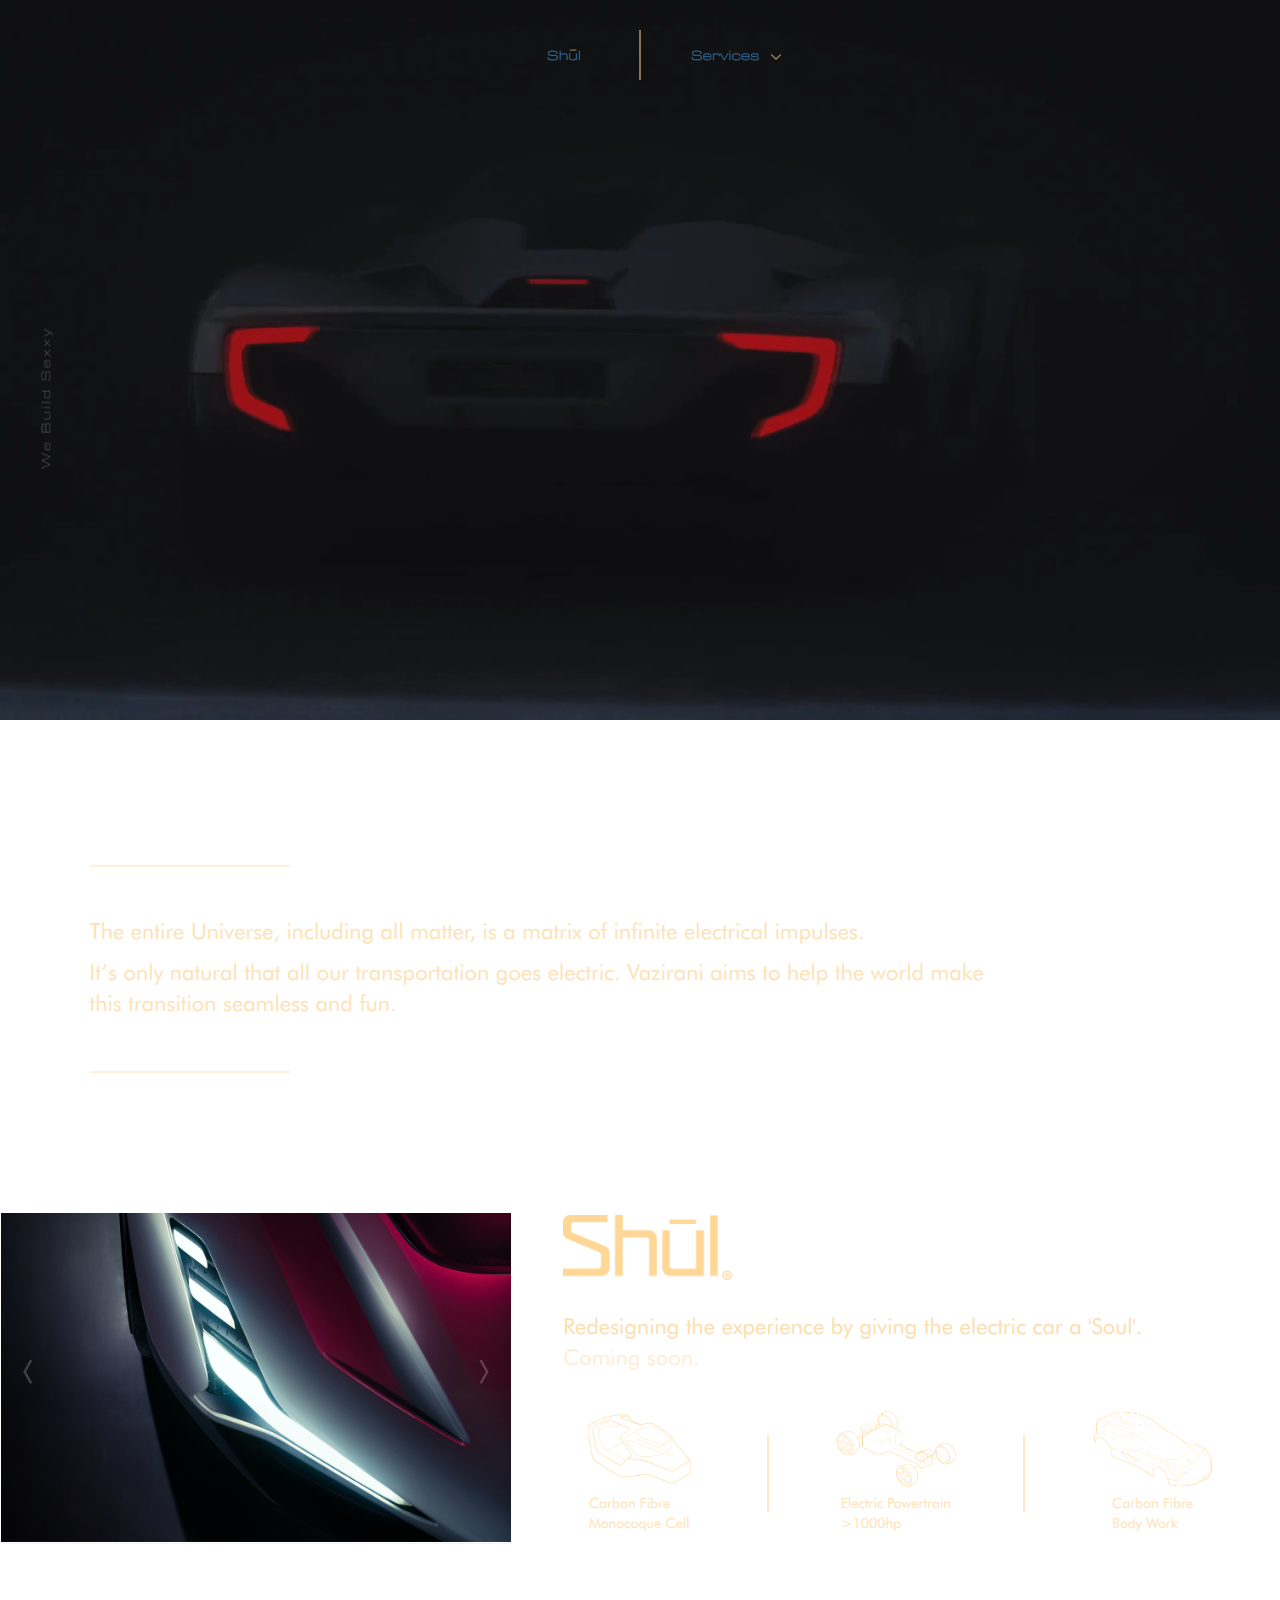
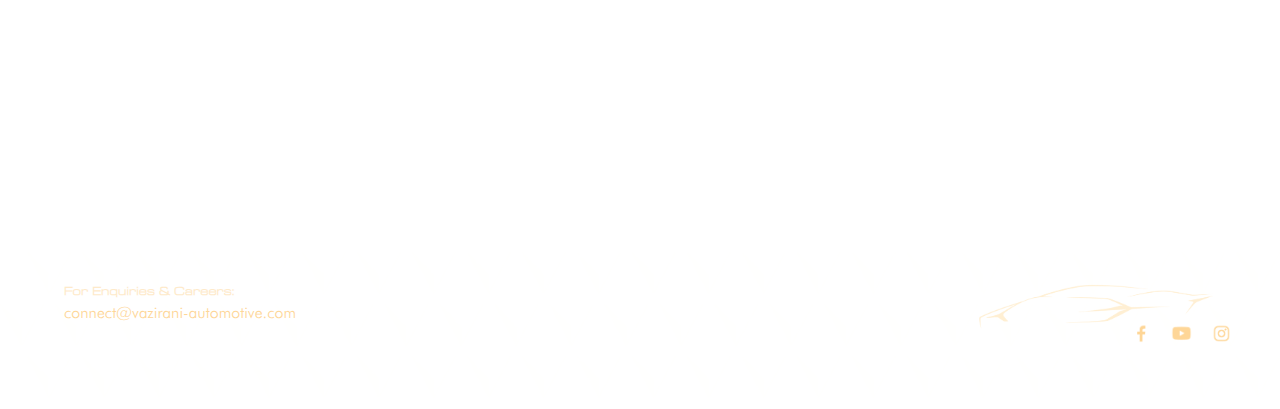
==== commit 7147e505: "conflict resolved" ====
--- a/pages/index.html
+++ b/pages/index.html
@@ -18,6 +18,13 @@
 
 <!-- Latest compiled JavaScript -->
 <script src="../scripts/bootstrap.min.js"></script>
+    <link rel="icon" href="../images/vazirani-v.png" type="image/png" sizes="16x16" />
+          
+     <!-- Gallery plugin  -->
+    <link type="text/css" href="../css/jquery.bbslider.css" rel="stylesheet" />
+    <script type="text/javascript" src="../js/jquery-1.9.1.min.js"></script>
+    <script type="text/javascript" src="../js/jquery.easing.1.3.js"></script>
+    <script type="text/javascript" src="../js/jquery.bbslider.min.js"></script>
 </head>
 <body>
     <img class="drawer-icon" height="17px" src="../images/ham_menu_icon.svg">
@@ -92,38 +99,12 @@
         <div class="home-sec3">
             <div class="shul-gallery">
                 <!-- <img src="../images/HOME PAGE GALLERY_CHUNKY.jpg"> -->
-
-                  <div class="grid-item" style="padding-top: 7%;padding-bottom: 7%;padding-right: 6%;padding-left: 6r %;">
-                    <div id="myCarousel" class="carousel slide" data-ride="carousel">
-                        <ol class="carousel-indicators">
-                            <li data-target="#myCarousel" data-slide-to="0" class="active"></li>
-                            <li data-target="#myCarousel" data-slide-to="1"></li>
-                            <li data-target="#myCarousel" data-slide-to="2"></li>
-                        </ol>
-                        <div class="carousel-inner">
-                            <div class="item active">
-                            <img src="../images/HOME PAGE GALLERY_CHUNKY.jpg" alt="Los Angeles">
-                            </div>
-
-                            <div class="item">
-                            <img src="../images/HOME PAGE GALLERY_CHUNKY3.jpg" alt="Chicago">
-                            </div>
-
-                            <div class="item">
-                            <img src="../images/HOME PAGE GALLERY_CHUNKY2.jpg" alt="New York">
-                            </div>
-                        </div>
-                        <a class="left carousel-control" href="#myCarousel" data-slide="prev">
-                            <span class="glyphicon glyphicon-chevron-left"></span>
-                            <span class="sr-only">Previous</span>
-                        </a>
-                        <a class="right carousel-control" href="#myCarousel" data-slide="next">
-                            <span class="glyphicon glyphicon-chevron-right"></span>
-                            <span class="sr-only">Next</span>
-                        </a>
-                        </div>            
-                  </div>
-
+                <div id="auto">
+                    <div><img src="../images/HOME PAGE GALLERY_CHUNKY.jpg" alt="" /></div>
+                    <div><img src="../images/HOME PAGE GALLERY_CHUNKY2.jpg" alt="" /></div>
+                    <div><img src="../images/HOME PAGE GALLERY_CHUNKY3.jpg" alt="" /></div>
+                    <div><img src="../images/HOME PAGE GALLERY_CHUNKYF34.jpg" alt="" /></div>
+                </div>
             </div>
 
 
@@ -212,6 +193,25 @@
             // $(this).attr('src', newsrc );
         });
     </script>
+
+    <!-- Gallery plugin -->
+    <script>
+        $('#auto').bbslider({
+            auto: true,
+            timer: 3000,
+            duration: 800, 
+            loop: true,
+            controls: true,
+            controlsText:[                         
+                '<a class="prevcontrol" href="#">‹</a>',
+                '<a class="nextcontrol" href="#">›</a>'
+            ],
+            touch: true,
+            dragControls: true,
+            transition: 'slide',
+            easing: 'easeInOutCirc'
+        });
+    </script>
 </body>
 
 </html>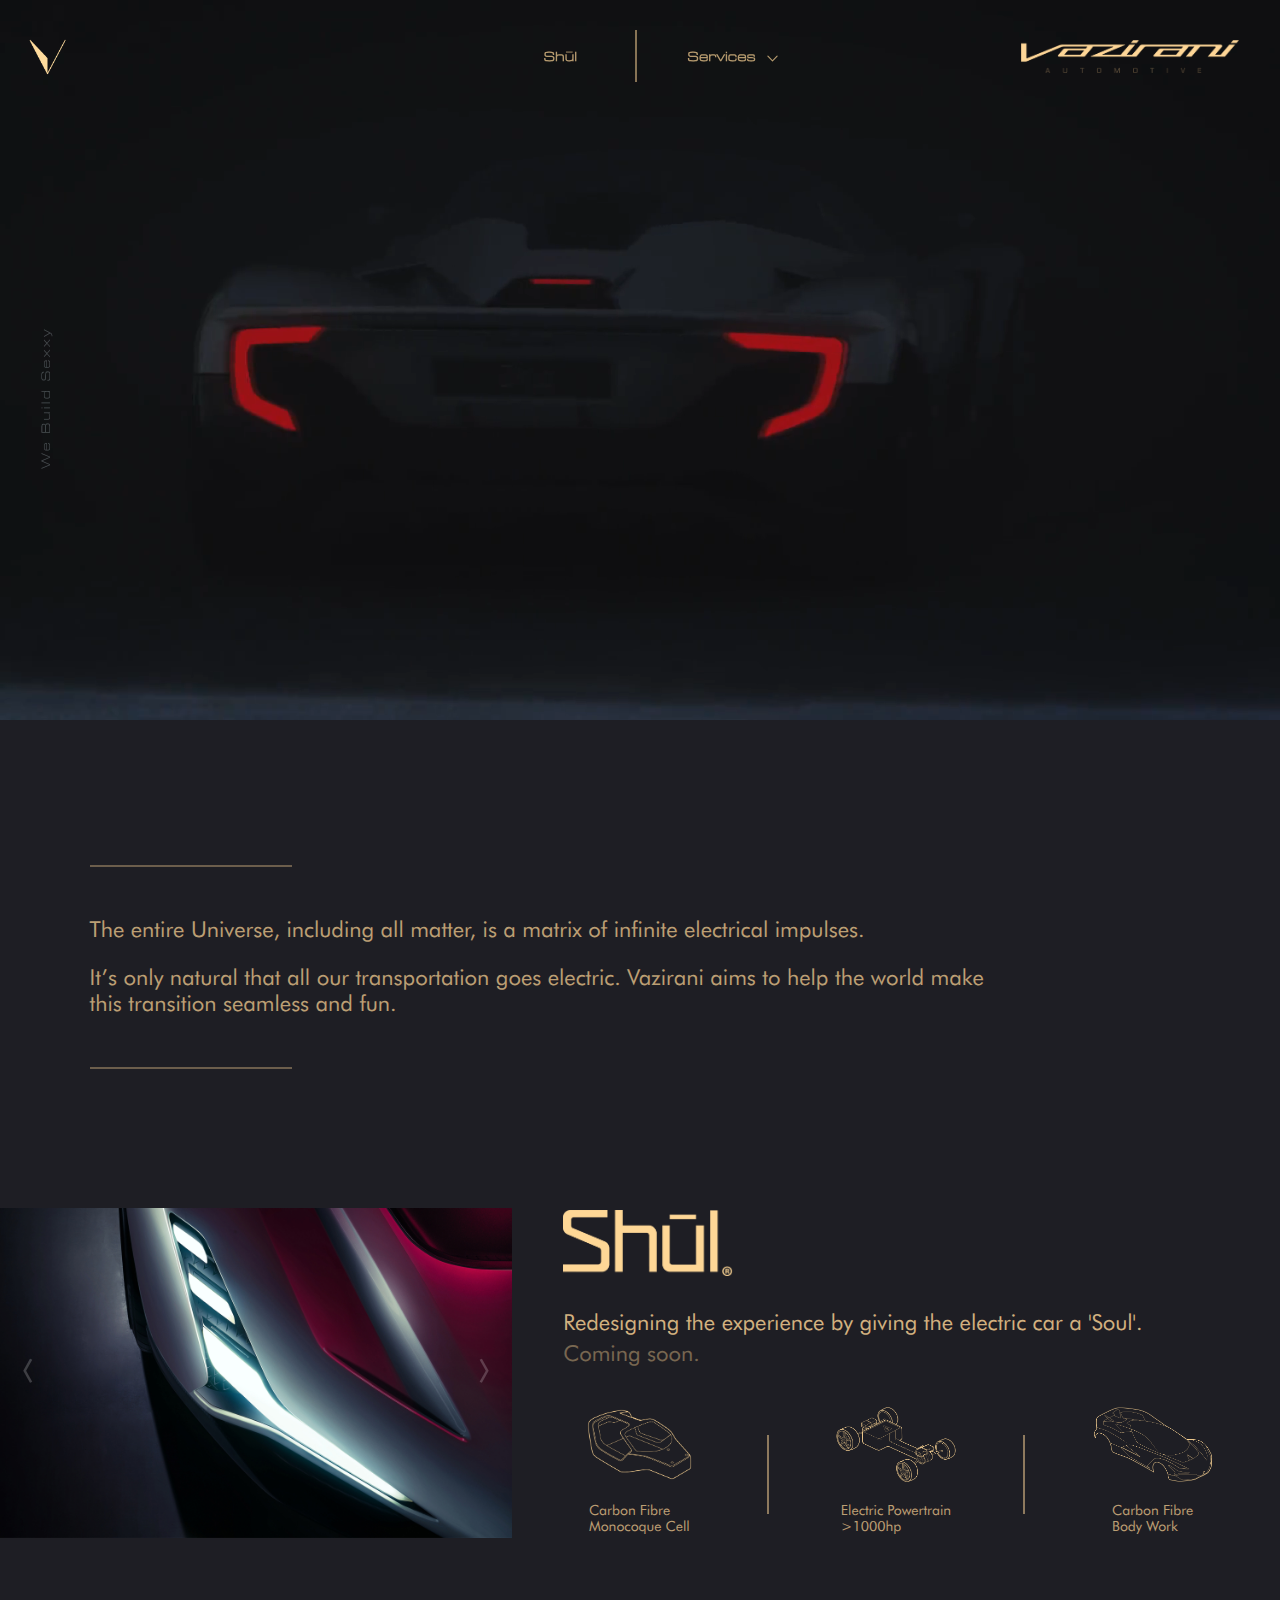
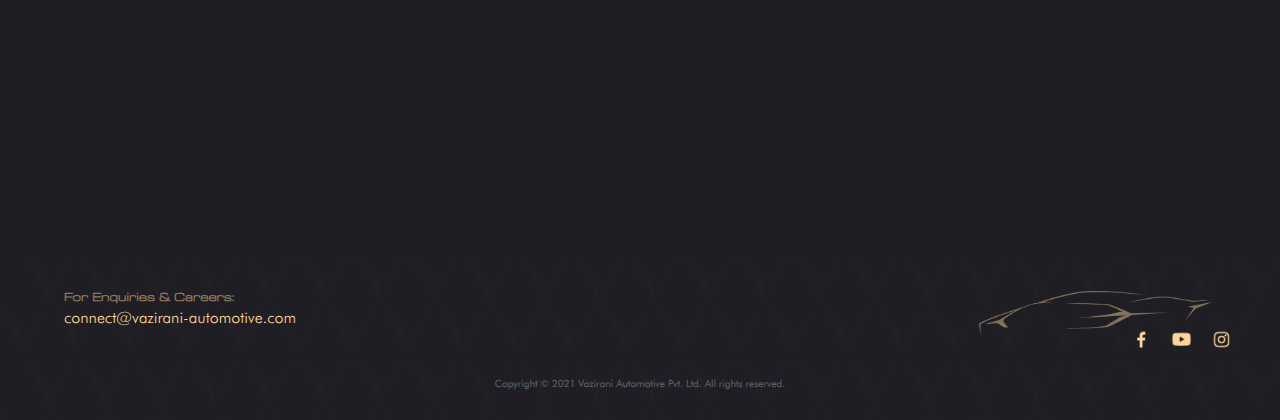
==== commit 68ef0e2f: "reverted CDN" ====
--- a/pages/index.html
+++ b/pages/index.html
@@ -8,16 +8,16 @@
     <link rel="stylesheet" type="text/css" href="../styles/shul.css" />
     <meta name="viewport" content="width=device-width" />
     <meta name="theme-color" content="#1E1E24" />
-    <link rel="icon" href="../images/vazirani-v.png" type="image/png" sizes="16x16" />
+    <link rel="icon" href="../images/vazirani-v.png" type="image/png" sizes="16x16" />  
 
 <!-- Latest compiled and minified CSS -->
-<link rel="stylesheet" href="../styles/bootstrap.min.css">
+<!-- <link rel="stylesheet" href="../styles/bootstrap.min.css"> -->
 
 <!-- jQuery library -->
 <!-- <script src="https://ajax.googleapis.com/ajax/libs/jquery/3.5.1/jquery.min.js"></script> -->
 
 <!-- Latest compiled JavaScript -->
-<script src="../scripts/bootstrap.min.js"></script>
+<!-- <script src="../scripts/bootstrap.min.js"></script> -->
     <link rel="icon" href="../images/vazirani-v.png" type="image/png" sizes="16x16" />
           
      <!-- Gallery plugin  -->
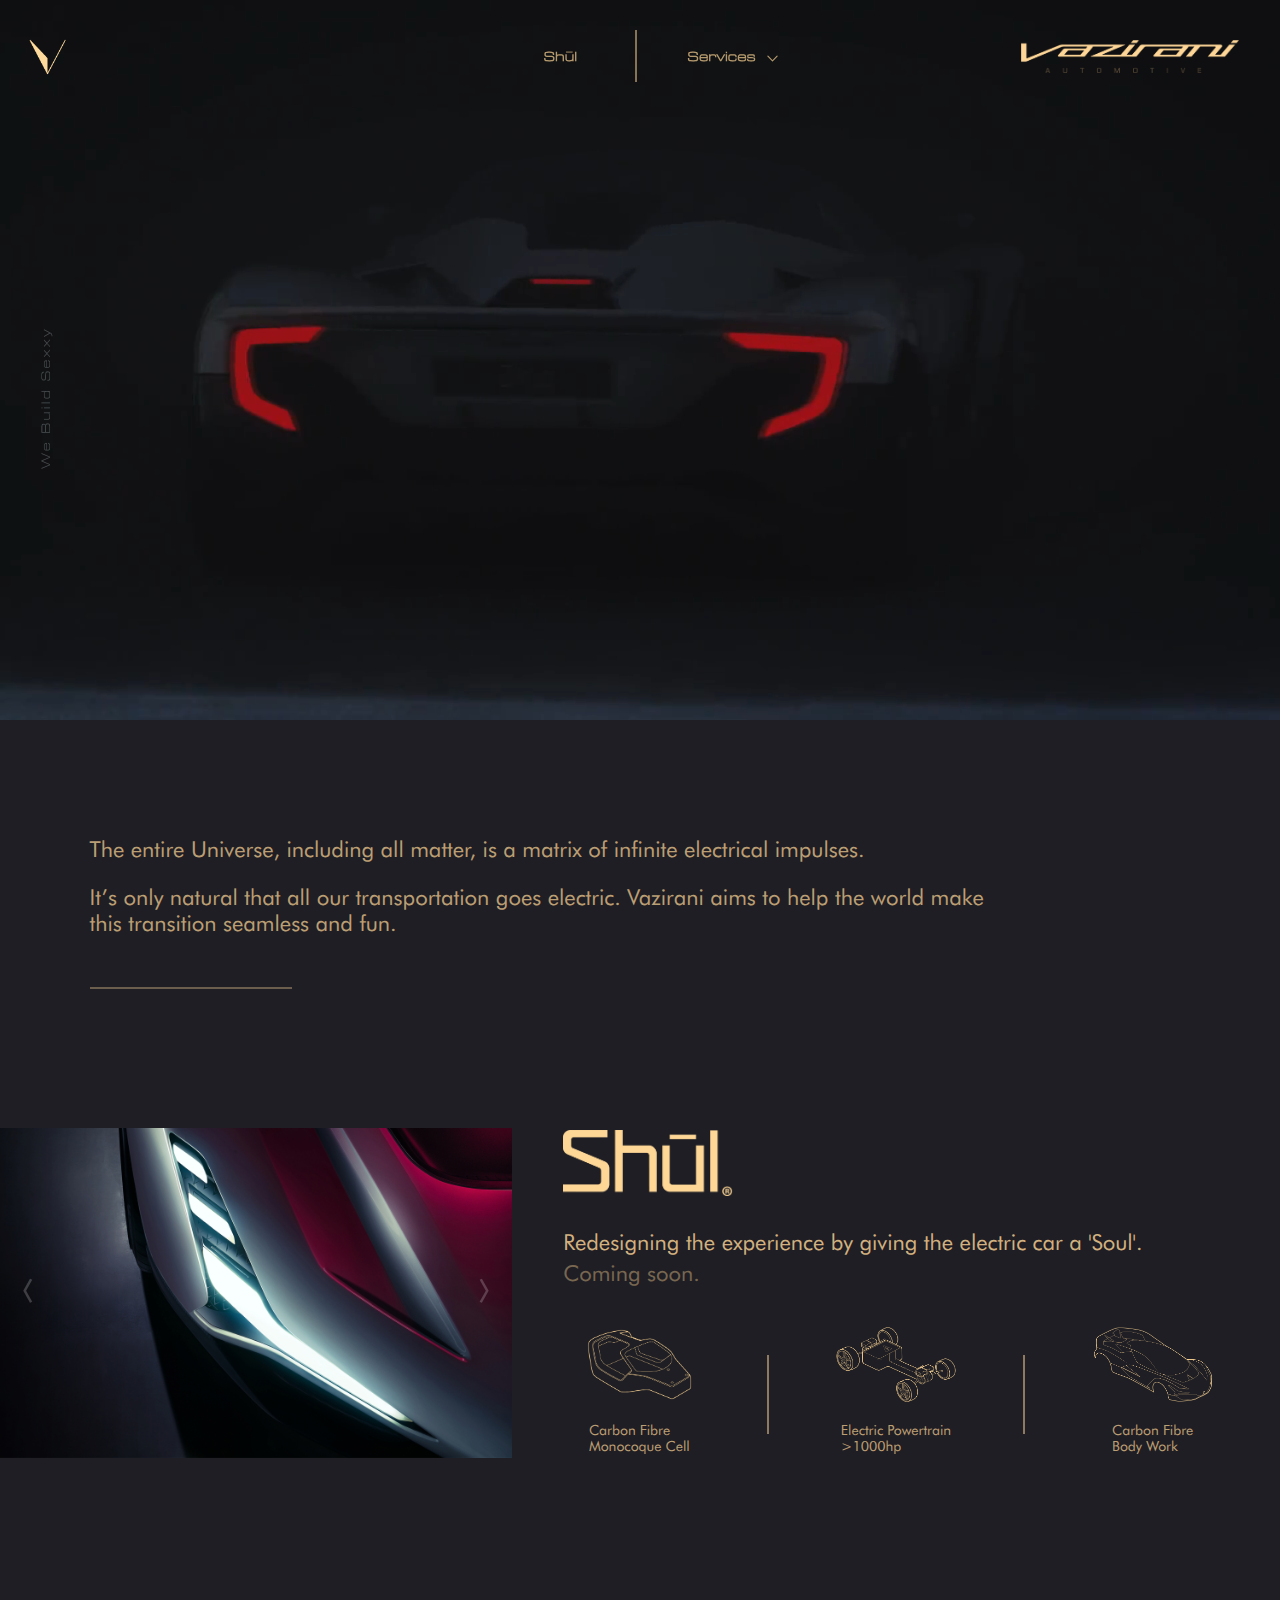
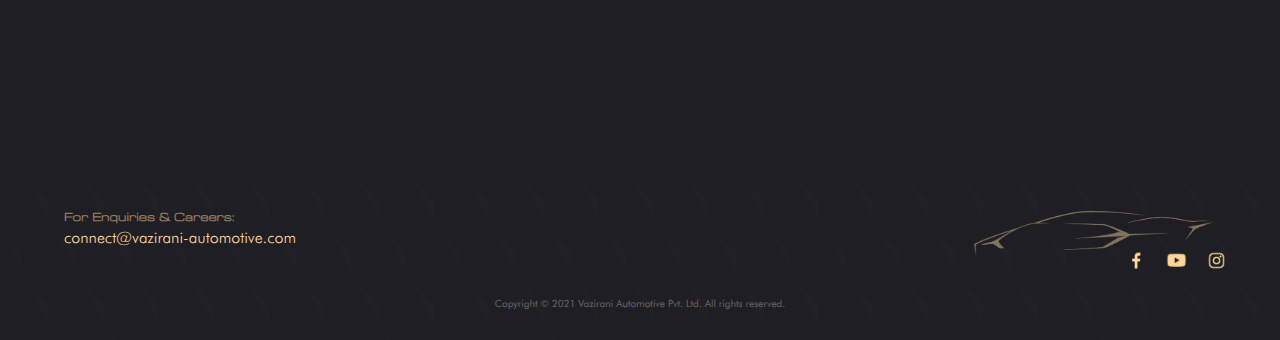
==== commit 7df2136a: "Feb 9 revision" ====
--- a/pages/index.html
+++ b/pages/index.html
@@ -4,27 +4,28 @@
     <meta charset="UTF-8">
     <meta name="viewport" content="width=device-width, initial-scale=1.0">
     <title>Vazirani Automotive</title>
-    <script src="../scripts/jquery.min.js"></script>
+    <script src="https://ajax.googleapis.com/ajax/libs/jquery/3.5.1/jquery.min.js"></script>
     <link rel="stylesheet" type="text/css" href="../styles/shul.css" />
     <meta name="viewport" content="width=device-width" />
     <meta name="theme-color" content="#1E1E24" />
-    <link rel="icon" href="../images/vazirani-v.png" type="image/png" sizes="16x16" />  
-
-<!-- Latest compiled and minified CSS -->
-<!-- <link rel="stylesheet" href="../styles/bootstrap.min.css"> -->
-
-<!-- jQuery library -->
-<!-- <script src="https://ajax.googleapis.com/ajax/libs/jquery/3.5.1/jquery.min.js"></script> -->
-
-<!-- Latest compiled JavaScript -->
-<!-- <script src="../scripts/bootstrap.min.js"></script> -->
-    <link rel="icon" href="../images/vazirani-v.png" type="image/png" sizes="16x16" />
+    <link rel="icon" href="../images/vazirani-v.png" type="image/png" sizes="16x16">
           
-     <!-- Gallery plugin  -->
+    <!-- Gallery plugin -->
     <link type="text/css" href="../css/jquery.bbslider.css" rel="stylesheet" />
     <script type="text/javascript" src="../js/jquery-1.9.1.min.js"></script>
     <script type="text/javascript" src="../js/jquery.easing.1.3.js"></script>
     <script type="text/javascript" src="../js/jquery.bbslider.min.js"></script>
+
+    <style>
+        @media screen and (max-width: 480px){
+            .header>.shul-vazirani-logo{
+                display: none;
+            }
+            .header>.divider{
+                display: none;
+            }
+        }
+    </style>
 </head>
 <body>
     <img class="drawer-icon" height="17px" src="../images/ham_menu_icon.svg">
@@ -90,7 +91,10 @@
         </div>
 
         <div class="home-sec2">
-            <div class="divider"></div>
+            <div class="shul-vazirani-logo">
+                <a href=""><img src="../images/vazirani-full-logo-yellow.png"></a>
+            </div>
+            <!-- <div class="divider"></div> -->
             <p>The entire Universe, including all matter, is a matrix of infinite electrical impulses.</p>
             <p>It’s only natural that all our transportation goes electric. Vazirani aims to help the world make this transition seamless and fun.</p>
             <div class="divider"></div>
--- a/styles/shul.css
+++ b/styles/shul.css
@@ -80,6 +80,38 @@
   }
 }
 
+.home-sec2 .shul-vazirani-logo {
+  -ms-grid-column-align: right;
+      justify-self: right;
+  width: 250px;
+  height: 33px;
+  padding: 25px 0px;
+  display: none;
+}
+
+.home-sec2 .shul-vazirani-logo img {
+  width: 100%;
+  height: 100%;
+  -o-object-fit: contain;
+     object-fit: contain;
+}
+
+@media screen and (max-width: 640px) {
+  .home-sec2 .shul-vazirani-logo {
+    width: 200px;
+    padding: 35px 0px;
+  }
+}
+
+@media screen and (max-width: 480px) {
+  .home-sec2 .shul-vazirani-logo {
+    display: -ms-grid;
+    display: grid;
+    width: 120px;
+    padding: 20px 0px;
+  }
+}
+
 .home-sec2 p {
   max-width: 900px;
 }
@@ -89,6 +121,12 @@
   border: 0.5px solid #FED697;
   opacity: 0.5;
   margin: 50px 0px 50px 0px;
+}
+
+@media screen and (max-width: 540px) {
+  .home-sec2 .divider {
+    margin: 30px 0px 20px 0px;
+  }
 }
 
 .home-sec3 {
@@ -416,6 +454,12 @@
   }
 }
 
+@media screen and (max-width: 480px) {
+  .design-sec1 .design-feature-icons {
+    margin-top: 15vh;
+  }
+}
+
 .design-sec1 .design-feature-icons > div {
   display: -ms-grid;
   display: grid;
@@ -687,6 +731,8 @@
 .our-team-experience .company-logos div img {
   -o-object-fit: contain;
      object-fit: contain;
+  -o-object-position: center;
+     object-position: center;
   height: 100%;
   width: 100%;
 }
@@ -767,6 +813,12 @@
   .eng-sec1 .eng-feature-icons {
     width: 95vw;
     row-gap: 30px;
+  }
+}
+
+@media screen and (max-width: 480px) {
+  .eng-sec1 .eng-feature-icons {
+    margin-top: 15vh;
   }
 }
 
@@ -868,7 +920,7 @@
 @media screen and (max-width: 640px) {
   .battery .battery-desc p {
     font-size: 16px;
-    max-width: 43vw;
+    max-width: 40vw;
   }
 }
 
@@ -1401,7 +1453,7 @@
         grid-template-columns: auto;
     grid-auto-rows: minmax(-webkit-min-content, -webkit-max-content);
     grid-auto-rows: minmax(min-content, max-content);
-    text-align: center;
+    text-align: left;
   }
 }
 
@@ -1411,7 +1463,7 @@
 
 @media screen and (max-width: 720px) {
   .contact .email {
-    margin-left: 0px;
+    margin-left: 7vw;
   }
 }
 
@@ -1428,7 +1480,7 @@
 .contact .shul-footer-graphic {
   display: -ms-grid;
   display: grid;
-  width: 240px;
+  width: 245px;
   -ms-grid-column-align: right;
       justify-self: right;
   margin-right: 5vw;
@@ -1438,7 +1490,7 @@
 @supports (-webkit-touch-callout: none) {
   .contact .shul-footer-graphic {
     /* CSS specific to iOS devices */
-    width: 247px;
+    width: 252px;
   }
 }
 
@@ -1451,10 +1503,8 @@
 
 @media screen and (max-width: 720px) {
   .contact .shul-footer-graphic {
-    -ms-grid-column-align: center;
-        justify-self: center;
     margin-top: 40px;
-    margin-right: 0px;
+    margin-right: 7vw;
   }
 }
 
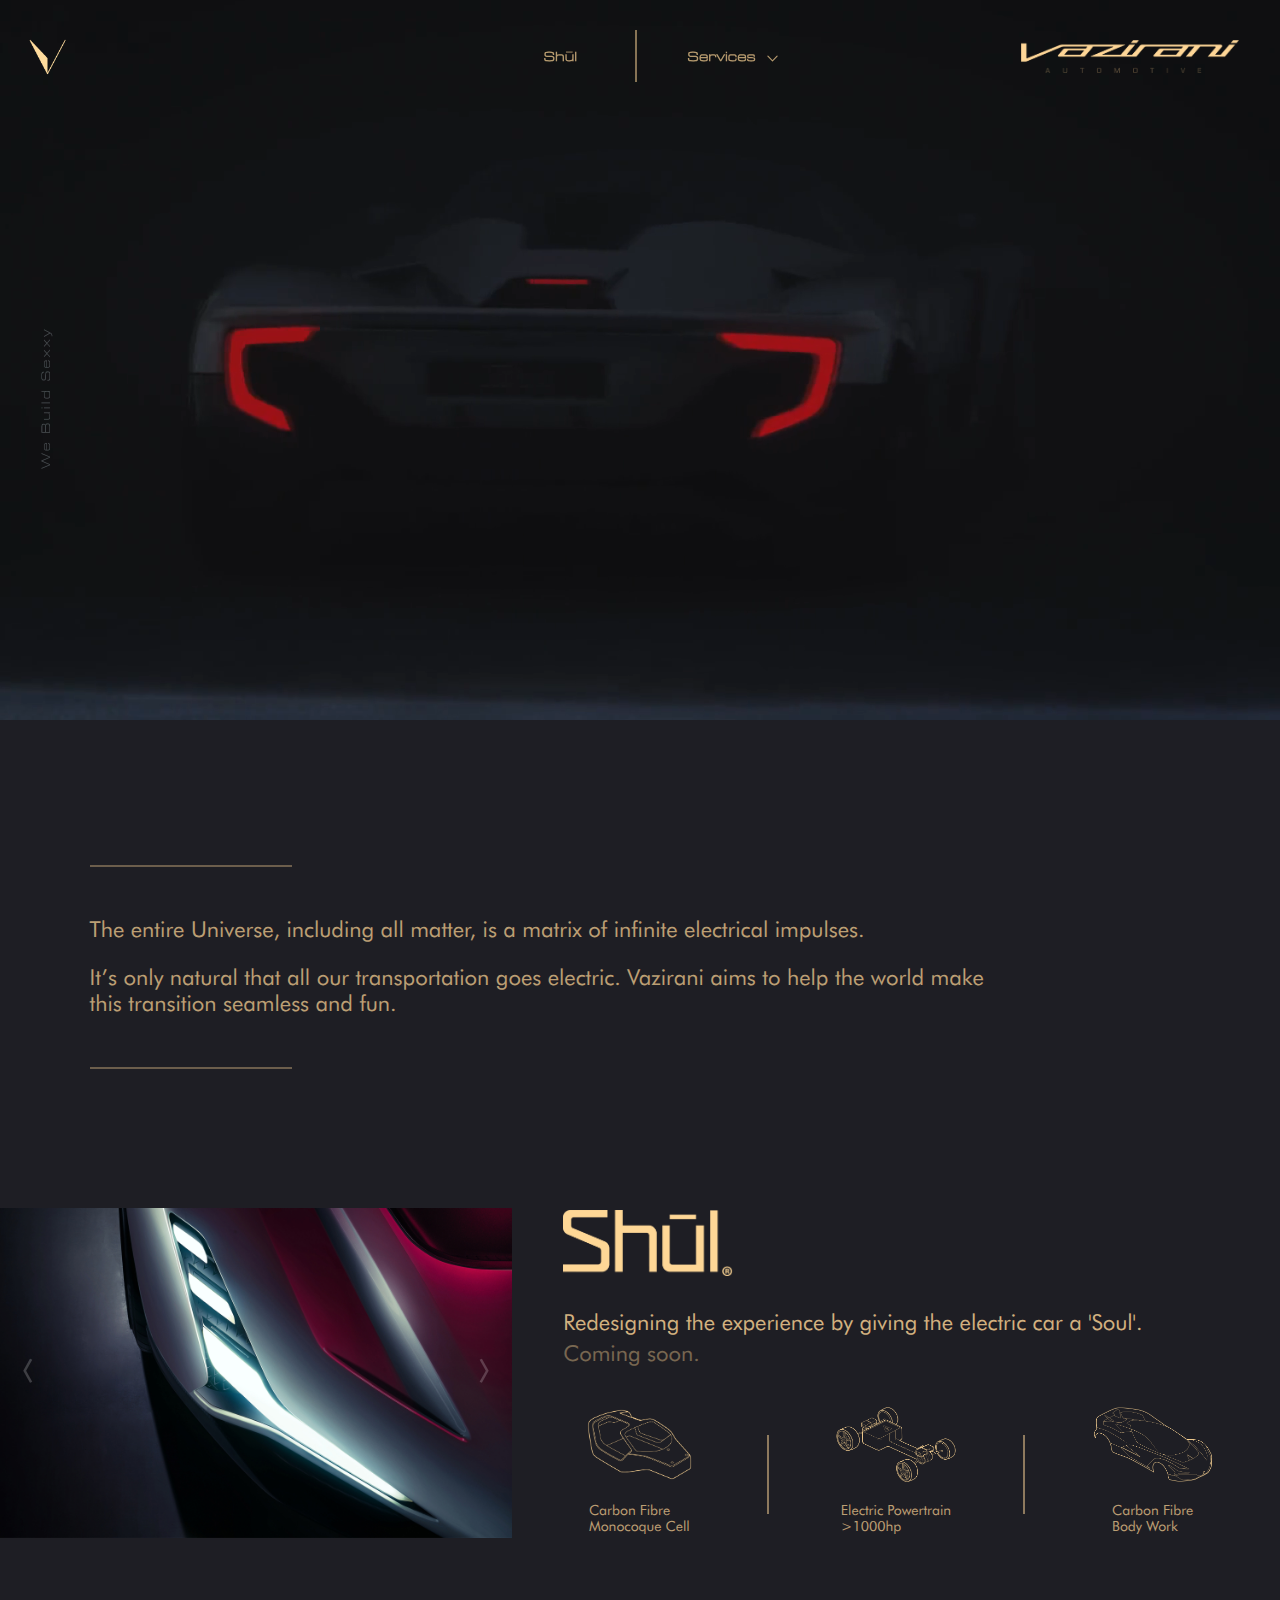
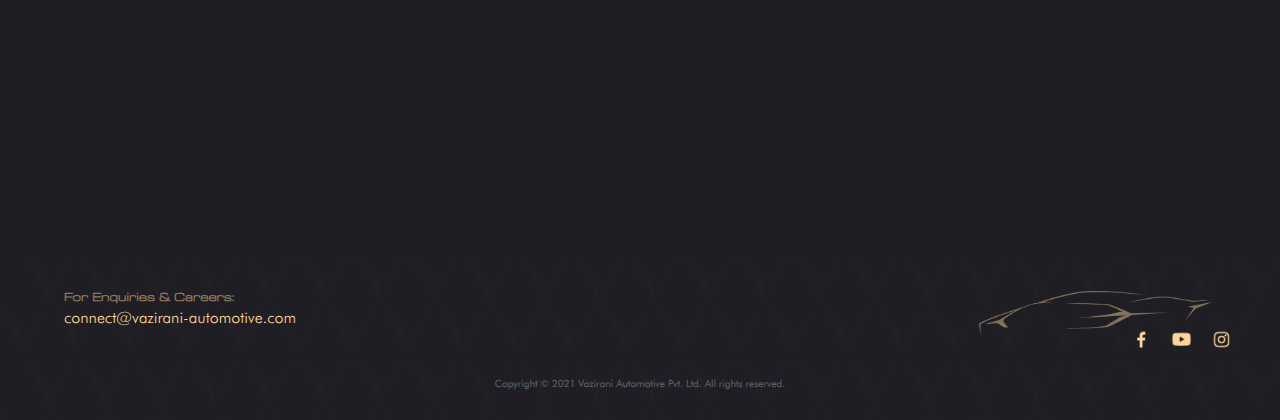
==== commit 06592953: "Test preload stylesheets" ====
--- a/pages/index.html
+++ b/pages/index.html
@@ -4,28 +4,27 @@
     <meta charset="UTF-8">
     <meta name="viewport" content="width=device-width, initial-scale=1.0">
     <title>Vazirani Automotive</title>
-    <script src="https://ajax.googleapis.com/ajax/libs/jquery/3.5.1/jquery.min.js"></script>
-    <link rel="stylesheet" type="text/css" href="../styles/shul.css" />
+    <script src="../scripts/jquery.min.js"></script>
+    <link rel="preload stylesheet" as="style" type="text/css" href="../styles/shul.css" />
     <meta name="viewport" content="width=device-width" />
     <meta name="theme-color" content="#1E1E24" />
-    <link rel="icon" href="../images/vazirani-v.png" type="image/png" sizes="16x16">
+    <link rel="icon" href="../images/vazirani-v.png" type="image/png" sizes="16x16" />  
+
+<!-- Latest compiled and minified CSS -->
+<!-- <link rel="stylesheet" href="../styles/bootstrap.min.css"> -->
+
+<!-- jQuery library -->
+<!-- <script src="https://ajax.googleapis.com/ajax/libs/jquery/3.5.1/jquery.min.js"></script> -->
+
+<!-- Latest compiled JavaScript -->
+<!-- <script src="../scripts/bootstrap.min.js"></script> -->
+    <link rel="icon" href="../images/vazirani-v.png" type="image/png" sizes="16x16" />
           
-    <!-- Gallery plugin -->
+     <!-- Gallery plugin  -->
     <link type="text/css" href="../css/jquery.bbslider.css" rel="stylesheet" />
     <script type="text/javascript" src="../js/jquery-1.9.1.min.js"></script>
     <script type="text/javascript" src="../js/jquery.easing.1.3.js"></script>
     <script type="text/javascript" src="../js/jquery.bbslider.min.js"></script>
-
-    <style>
-        @media screen and (max-width: 480px){
-            .header>.shul-vazirani-logo{
-                display: none;
-            }
-            .header>.divider{
-                display: none;
-            }
-        }
-    </style>
 </head>
 <body>
     <img class="drawer-icon" height="17px" src="../images/ham_menu_icon.svg">
@@ -91,10 +90,7 @@
         </div>
 
         <div class="home-sec2">
-            <div class="shul-vazirani-logo">
-                <a href=""><img src="../images/vazirani-full-logo-yellow.png"></a>
-            </div>
-            <!-- <div class="divider"></div> -->
+            <div class="divider"></div>
             <p>The entire Universe, including all matter, is a matrix of infinite electrical impulses.</p>
             <p>It’s only natural that all our transportation goes electric. Vazirani aims to help the world make this transition seamless and fun.</p>
             <div class="divider"></div>
--- a/styles/shul.css
+++ b/styles/shul.css
@@ -80,38 +80,6 @@
   }
 }
 
-.home-sec2 .shul-vazirani-logo {
-  -ms-grid-column-align: right;
-      justify-self: right;
-  width: 250px;
-  height: 33px;
-  padding: 25px 0px;
-  display: none;
-}
-
-.home-sec2 .shul-vazirani-logo img {
-  width: 100%;
-  height: 100%;
-  -o-object-fit: contain;
-     object-fit: contain;
-}
-
-@media screen and (max-width: 640px) {
-  .home-sec2 .shul-vazirani-logo {
-    width: 200px;
-    padding: 35px 0px;
-  }
-}
-
-@media screen and (max-width: 480px) {
-  .home-sec2 .shul-vazirani-logo {
-    display: -ms-grid;
-    display: grid;
-    width: 120px;
-    padding: 20px 0px;
-  }
-}
-
 .home-sec2 p {
   max-width: 900px;
 }
@@ -121,12 +89,6 @@
   border: 0.5px solid #FED697;
   opacity: 0.5;
   margin: 50px 0px 50px 0px;
-}
-
-@media screen and (max-width: 540px) {
-  .home-sec2 .divider {
-    margin: 30px 0px 20px 0px;
-  }
 }
 
 .home-sec3 {
@@ -454,12 +416,6 @@
   }
 }
 
-@media screen and (max-width: 480px) {
-  .design-sec1 .design-feature-icons {
-    margin-top: 15vh;
-  }
-}
-
 .design-sec1 .design-feature-icons > div {
   display: -ms-grid;
   display: grid;
@@ -731,8 +687,6 @@
 .our-team-experience .company-logos div img {
   -o-object-fit: contain;
      object-fit: contain;
-  -o-object-position: center;
-     object-position: center;
   height: 100%;
   width: 100%;
 }
@@ -813,12 +767,6 @@
   .eng-sec1 .eng-feature-icons {
     width: 95vw;
     row-gap: 30px;
-  }
-}
-
-@media screen and (max-width: 480px) {
-  .eng-sec1 .eng-feature-icons {
-    margin-top: 15vh;
   }
 }
 
@@ -890,8 +838,8 @@
 
 @media screen and (max-width: 480px) {
   .battery .battery-desc {
-    -ms-grid-columns: auto auto;
-        grid-template-columns: auto auto;
+    -ms-grid-columns: auto 45vw;
+        grid-template-columns: auto 45vw;
   }
 }
 
@@ -920,7 +868,7 @@
 @media screen and (max-width: 640px) {
   .battery .battery-desc p {
     font-size: 16px;
-    max-width: 40vw;
+    max-width: 43vw;
   }
 }
 
@@ -944,14 +892,14 @@
       grid-template-columns: 1fr 2fr;
   font-family: "Futura";
   color: #DCD4C8;
-  padding: 1vw 5vw 5vw 5vw;
+  padding: 0px 5vw 5vw 5vw;
 }
 
 @media screen and (max-width: 1024px) {
   .battery .battery-details {
     -ms-grid-columns: 1fr;
         grid-template-columns: 1fr;
-    row-gap: 50px;
+    row-gap: 30px;
   }
 }
 
@@ -1453,7 +1401,7 @@
         grid-template-columns: auto;
     grid-auto-rows: minmax(-webkit-min-content, -webkit-max-content);
     grid-auto-rows: minmax(min-content, max-content);
-    text-align: left;
+    text-align: center;
   }
 }
 
@@ -1463,7 +1411,7 @@
 
 @media screen and (max-width: 720px) {
   .contact .email {
-    margin-left: 7vw;
+    margin-left: 0px;
   }
 }
 
@@ -1480,7 +1428,7 @@
 .contact .shul-footer-graphic {
   display: -ms-grid;
   display: grid;
-  width: 245px;
+  width: 240px;
   -ms-grid-column-align: right;
       justify-self: right;
   margin-right: 5vw;
@@ -1490,7 +1438,7 @@
 @supports (-webkit-touch-callout: none) {
   .contact .shul-footer-graphic {
     /* CSS specific to iOS devices */
-    width: 252px;
+    width: 247px;
   }
 }
 
@@ -1503,8 +1451,10 @@
 
 @media screen and (max-width: 720px) {
   .contact .shul-footer-graphic {
+    -ms-grid-column-align: center;
+        justify-self: center;
     margin-top: 40px;
-    margin-right: 7vw;
+    margin-right: 0px;
   }
 }
 
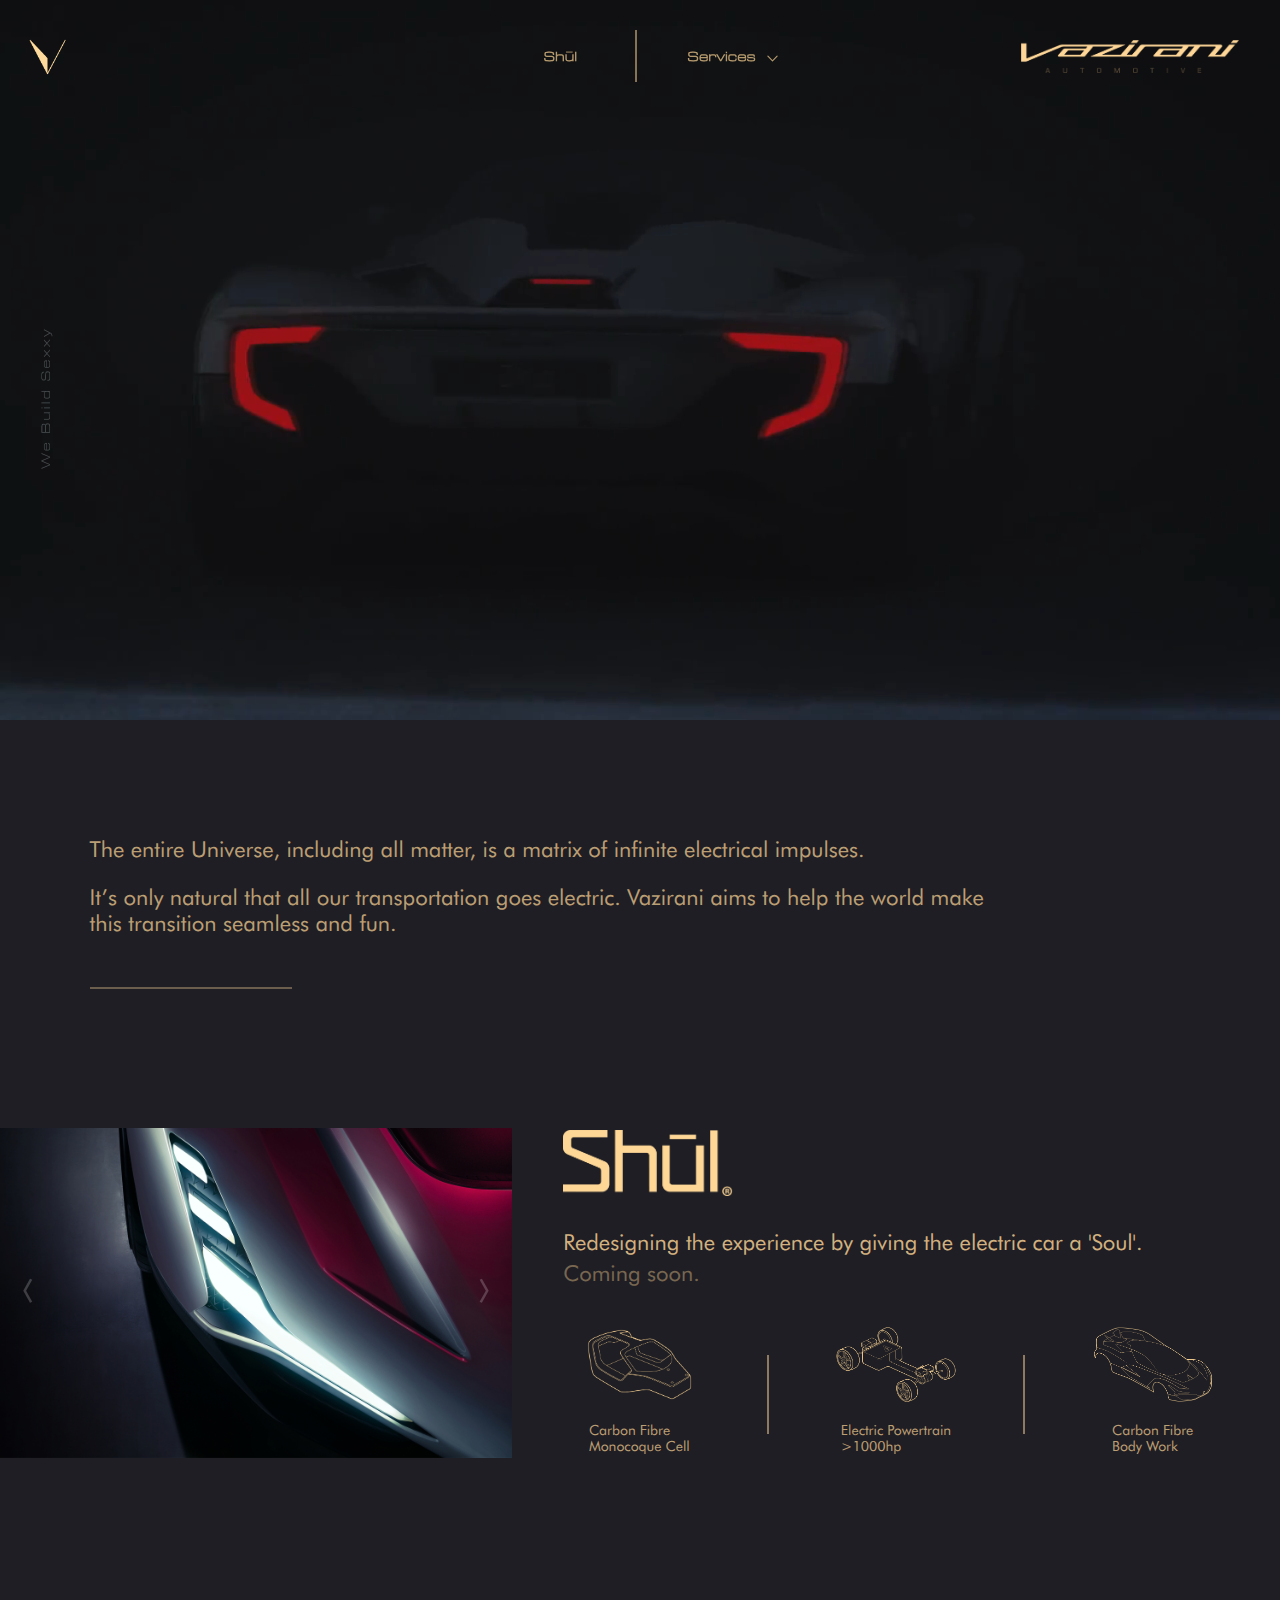
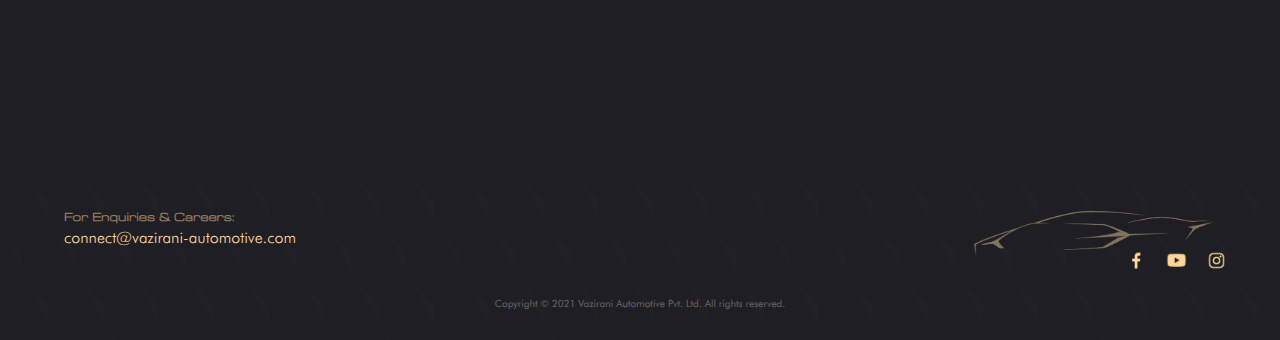
==== commit c27c7227: "Merge branch 'main' into chris-gallery-fixed" ====
--- a/pages/index.html
+++ b/pages/index.html
@@ -8,23 +8,24 @@
     <link rel="preload stylesheet" as="style" type="text/css" href="../styles/shul.css" />
     <meta name="viewport" content="width=device-width" />
     <meta name="theme-color" content="#1E1E24" />
-    <link rel="icon" href="../images/vazirani-v.png" type="image/png" sizes="16x16" />  
-
-<!-- Latest compiled and minified CSS -->
-<!-- <link rel="stylesheet" href="../styles/bootstrap.min.css"> -->
-
-<!-- jQuery library -->
-<!-- <script src="https://ajax.googleapis.com/ajax/libs/jquery/3.5.1/jquery.min.js"></script> -->
-
-<!-- Latest compiled JavaScript -->
-<!-- <script src="../scripts/bootstrap.min.js"></script> -->
-    <link rel="icon" href="../images/vazirani-v.png" type="image/png" sizes="16x16" />
+    <link rel="icon" href="../images/vazirani-v.png" type="image/png" sizes="16x16">
           
      <!-- Gallery plugin  -->
     <link type="text/css" href="../css/jquery.bbslider.css" rel="stylesheet" />
     <script type="text/javascript" src="../js/jquery-1.9.1.min.js"></script>
     <script type="text/javascript" src="../js/jquery.easing.1.3.js"></script>
     <script type="text/javascript" src="../js/jquery.bbslider.min.js"></script>
+
+    <style>
+        @media screen and (max-width: 480px){
+            .header>.shul-vazirani-logo{
+                display: none;
+            }
+            .header>.divider{
+                display: none;
+            }
+        }
+    </style>
 </head>
 <body>
     <img class="drawer-icon" height="17px" src="../images/ham_menu_icon.svg">
@@ -90,7 +91,10 @@
         </div>
 
         <div class="home-sec2">
-            <div class="divider"></div>
+            <div class="shul-vazirani-logo">
+                <a href=""><img src="../images/vazirani-full-logo-yellow.png"></a>
+            </div>
+            <!-- <div class="divider"></div> -->
             <p>The entire Universe, including all matter, is a matrix of infinite electrical impulses.</p>
             <p>It’s only natural that all our transportation goes electric. Vazirani aims to help the world make this transition seamless and fun.</p>
             <div class="divider"></div>
--- a/styles/shul.css
+++ b/styles/shul.css
@@ -80,6 +80,38 @@
   }
 }
 
+.home-sec2 .shul-vazirani-logo {
+  -ms-grid-column-align: right;
+      justify-self: right;
+  width: 250px;
+  height: 33px;
+  padding: 25px 0px;
+  display: none;
+}
+
+.home-sec2 .shul-vazirani-logo img {
+  width: 100%;
+  height: 100%;
+  -o-object-fit: contain;
+     object-fit: contain;
+}
+
+@media screen and (max-width: 640px) {
+  .home-sec2 .shul-vazirani-logo {
+    width: 200px;
+    padding: 35px 0px;
+  }
+}
+
+@media screen and (max-width: 480px) {
+  .home-sec2 .shul-vazirani-logo {
+    display: -ms-grid;
+    display: grid;
+    width: 120px;
+    padding: 20px 0px;
+  }
+}
+
 .home-sec2 p {
   max-width: 900px;
 }
@@ -89,6 +121,12 @@
   border: 0.5px solid #FED697;
   opacity: 0.5;
   margin: 50px 0px 50px 0px;
+}
+
+@media screen and (max-width: 540px) {
+  .home-sec2 .divider {
+    margin: 30px 0px 20px 0px;
+  }
 }
 
 .home-sec3 {
@@ -416,6 +454,12 @@
   }
 }
 
+@media screen and (max-width: 480px) {
+  .design-sec1 .design-feature-icons {
+    margin-top: 15vh;
+  }
+}
+
 .design-sec1 .design-feature-icons > div {
   display: -ms-grid;
   display: grid;
@@ -687,6 +731,8 @@
 .our-team-experience .company-logos div img {
   -o-object-fit: contain;
      object-fit: contain;
+  -o-object-position: center;
+     object-position: center;
   height: 100%;
   width: 100%;
 }
@@ -767,6 +813,12 @@
   .eng-sec1 .eng-feature-icons {
     width: 95vw;
     row-gap: 30px;
+  }
+}
+
+@media screen and (max-width: 480px) {
+  .eng-sec1 .eng-feature-icons {
+    margin-top: 15vh;
   }
 }
 
@@ -868,7 +920,7 @@
 @media screen and (max-width: 640px) {
   .battery .battery-desc p {
     font-size: 16px;
-    max-width: 43vw;
+    max-width: 40vw;
   }
 }
 
@@ -1401,7 +1453,7 @@
         grid-template-columns: auto;
     grid-auto-rows: minmax(-webkit-min-content, -webkit-max-content);
     grid-auto-rows: minmax(min-content, max-content);
-    text-align: center;
+    text-align: left;
   }
 }
 
@@ -1411,7 +1463,7 @@
 
 @media screen and (max-width: 720px) {
   .contact .email {
-    margin-left: 0px;
+    margin-left: 7vw;
   }
 }
 
@@ -1428,7 +1480,7 @@
 .contact .shul-footer-graphic {
   display: -ms-grid;
   display: grid;
-  width: 240px;
+  width: 245px;
   -ms-grid-column-align: right;
       justify-self: right;
   margin-right: 5vw;
@@ -1438,7 +1490,7 @@
 @supports (-webkit-touch-callout: none) {
   .contact .shul-footer-graphic {
     /* CSS specific to iOS devices */
-    width: 247px;
+    width: 252px;
   }
 }
 
@@ -1451,10 +1503,8 @@
 
 @media screen and (max-width: 720px) {
   .contact .shul-footer-graphic {
-    -ms-grid-column-align: center;
-        justify-self: center;
     margin-top: 40px;
-    margin-right: 0px;
+    margin-right: 7vw;
   }
 }
 
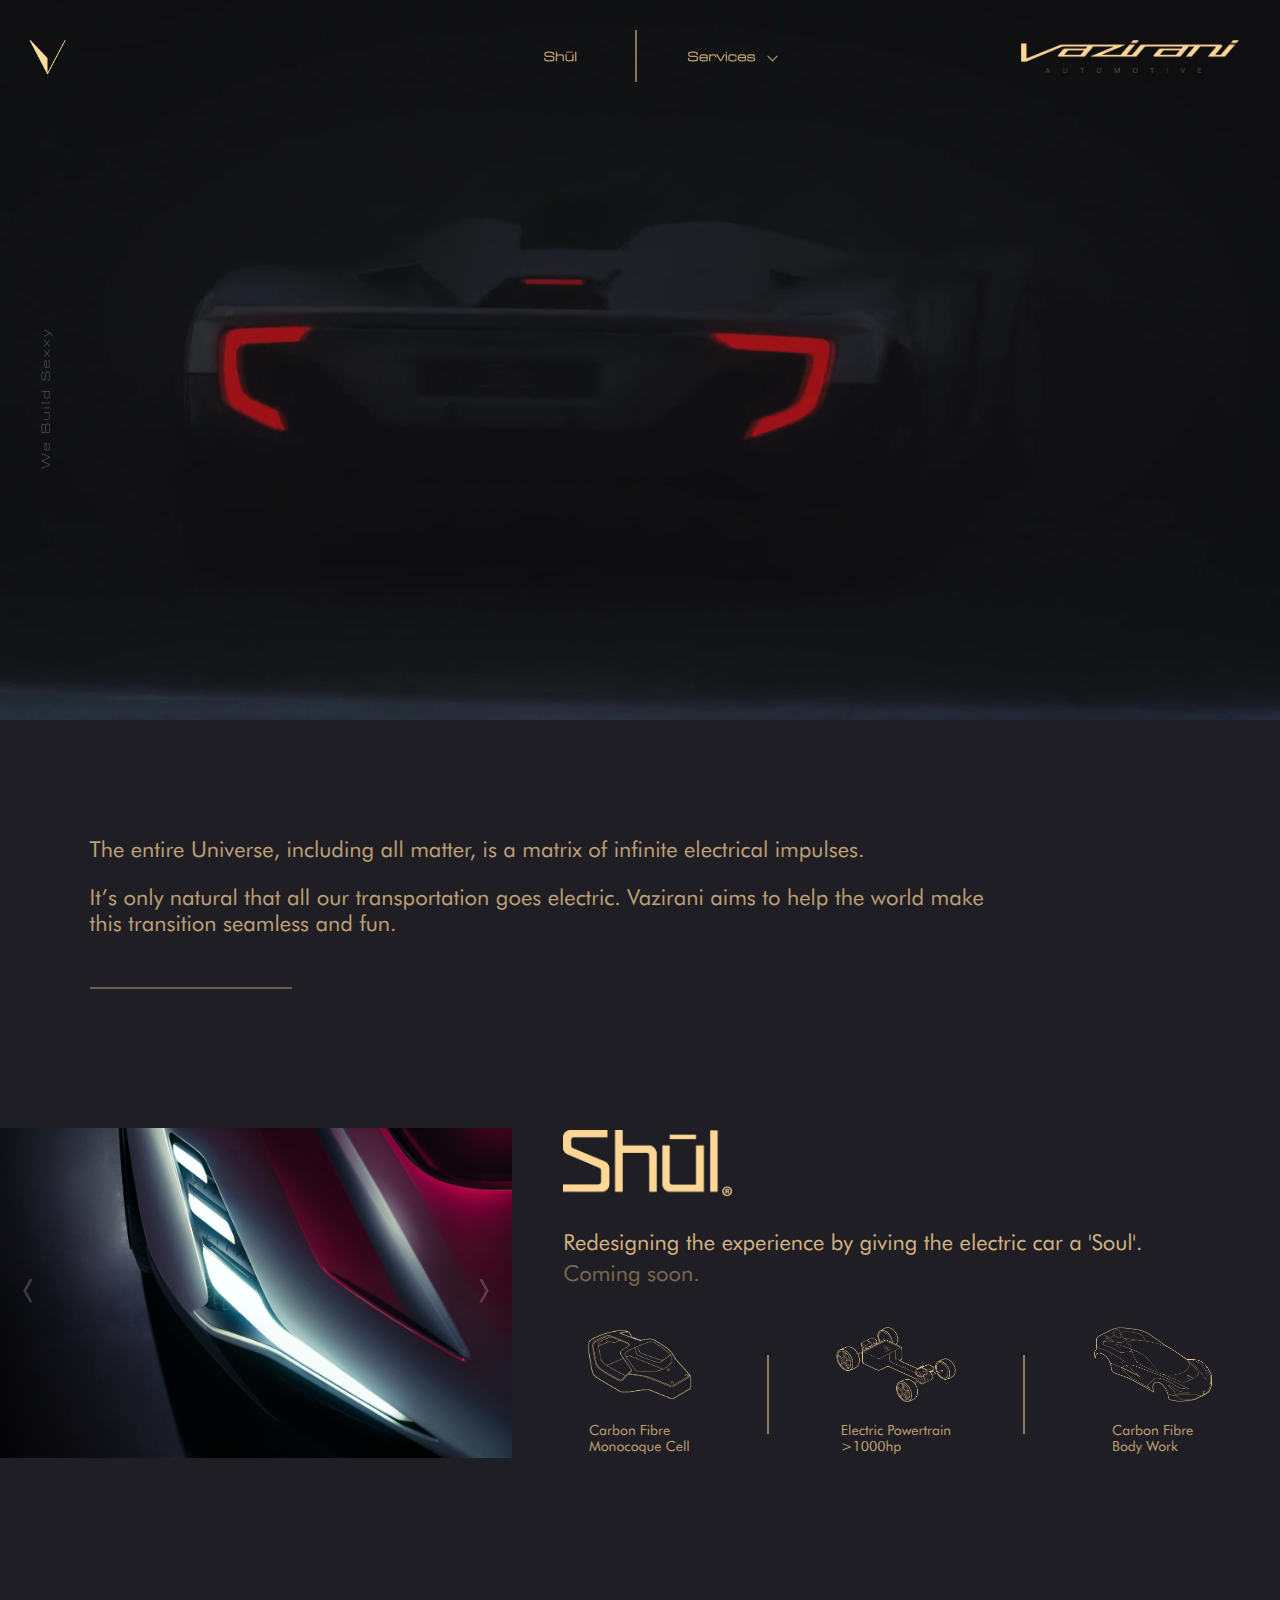
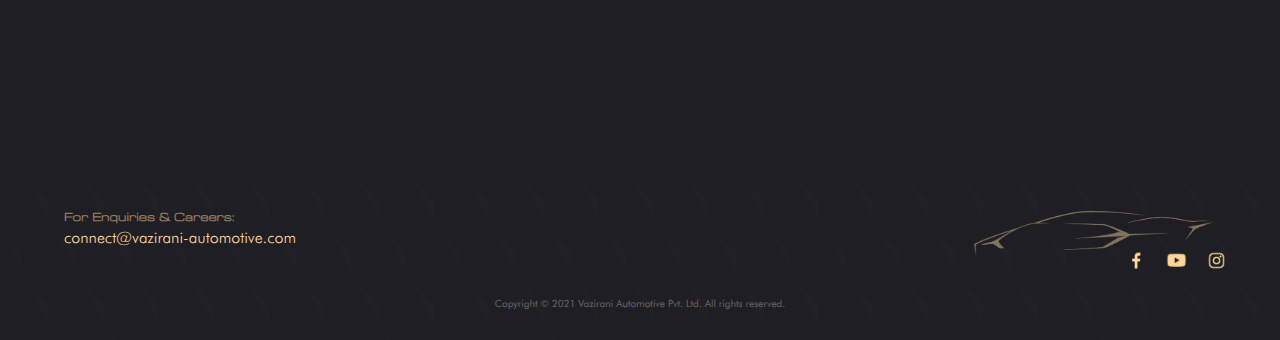
==== commit 7481f541: "Merge March 3" ====
--- a/pages/index.html
+++ b/pages/index.html
@@ -8,7 +8,7 @@
     <link rel="preload stylesheet" as="style" type="text/css" href="../styles/shul.css" />
     <meta name="viewport" content="width=device-width" />
     <meta name="theme-color" content="#1E1E24" />
-    <link rel="icon" href="../images/vazirani-v.png" type="image/png" sizes="16x16">
+    <link rel="icon" href="../images/vazirani-v.png" type="image/png">
           
      <!-- Gallery plugin  -->
     <link type="text/css" href="../css/jquery.bbslider.css" rel="stylesheet" />
